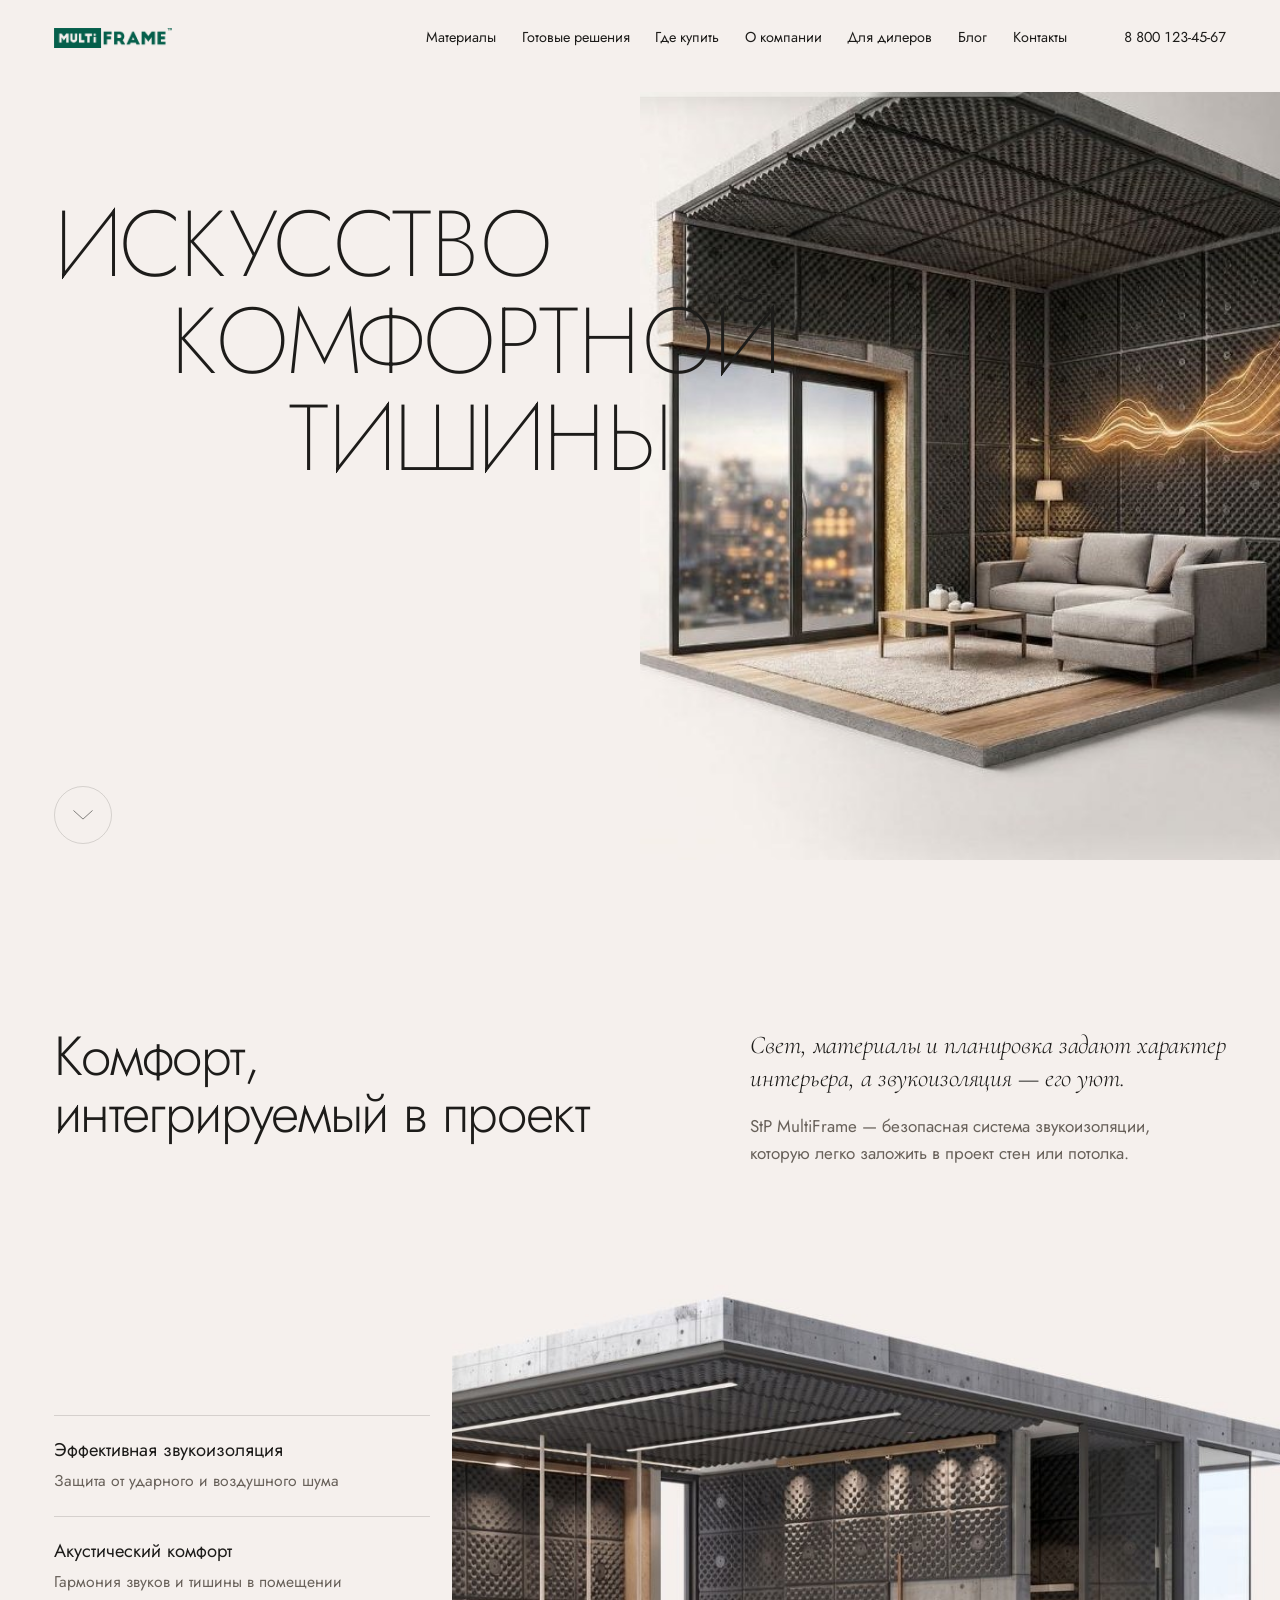
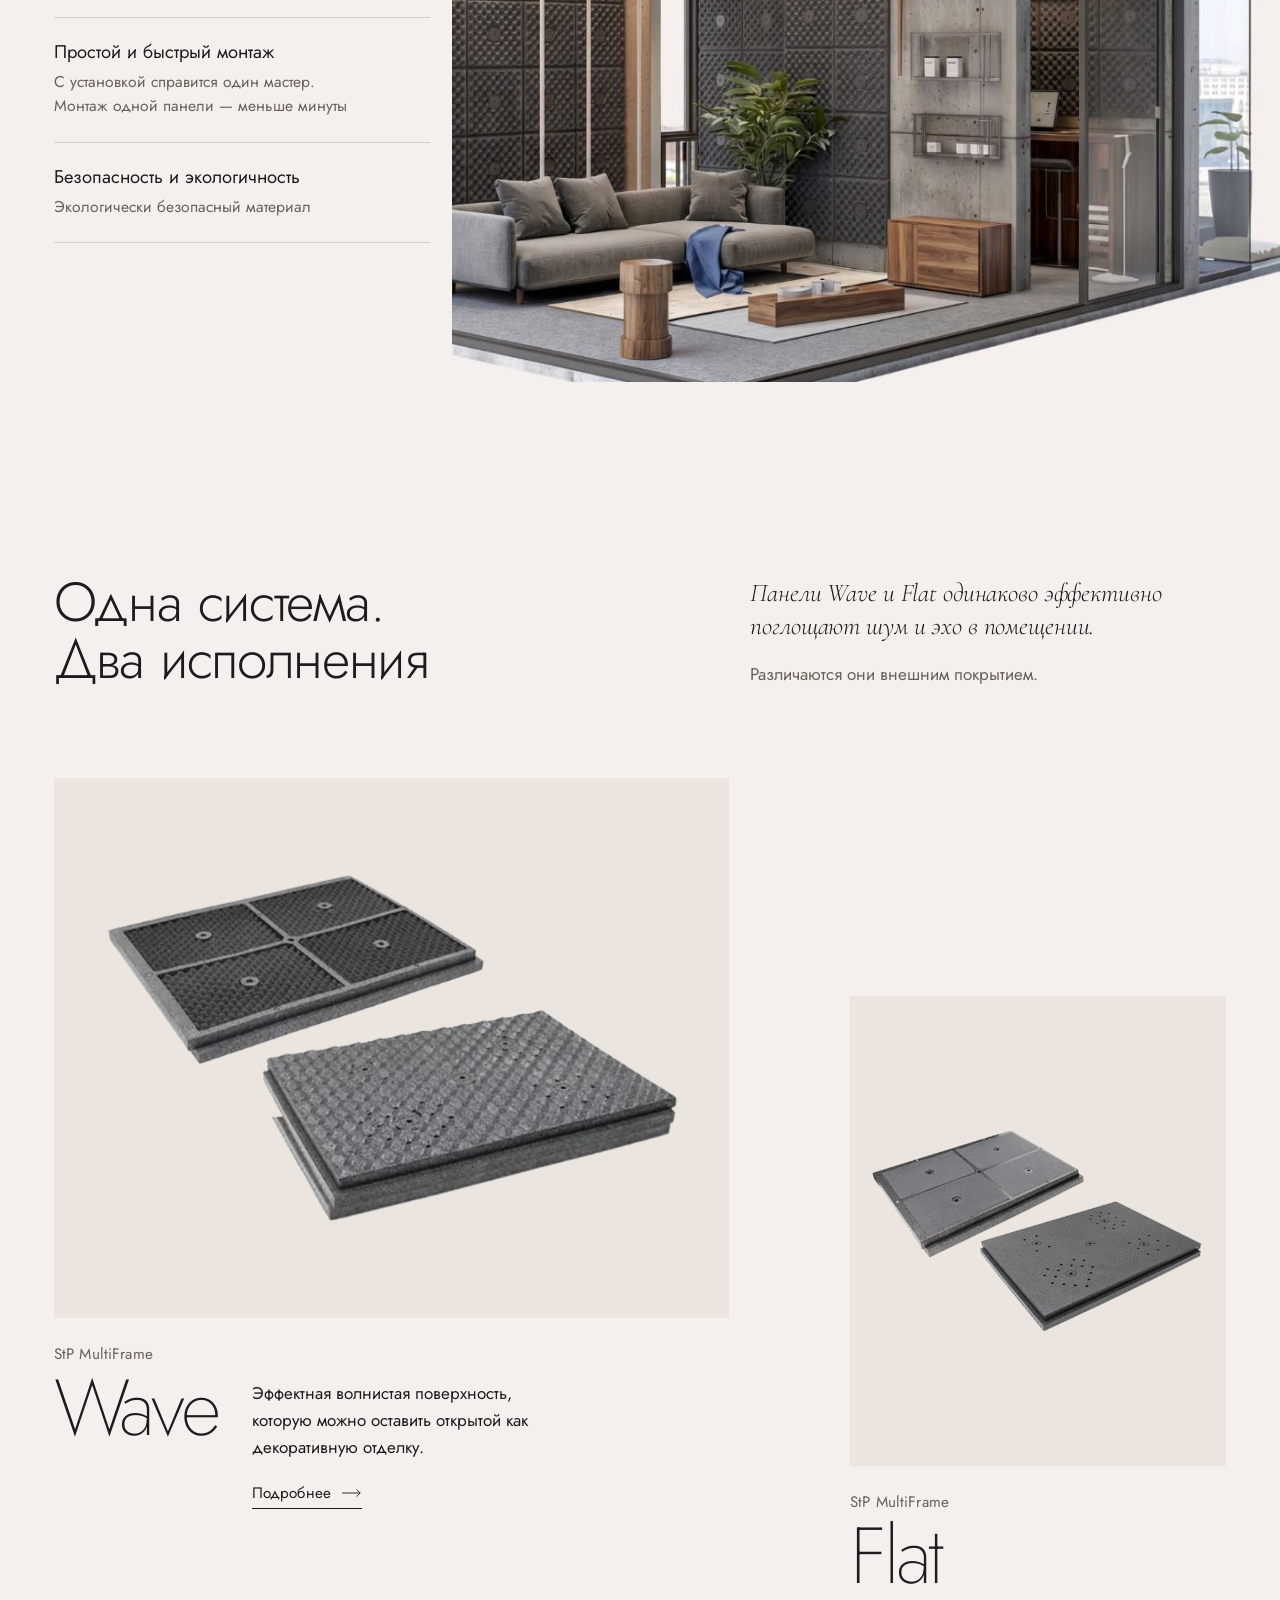
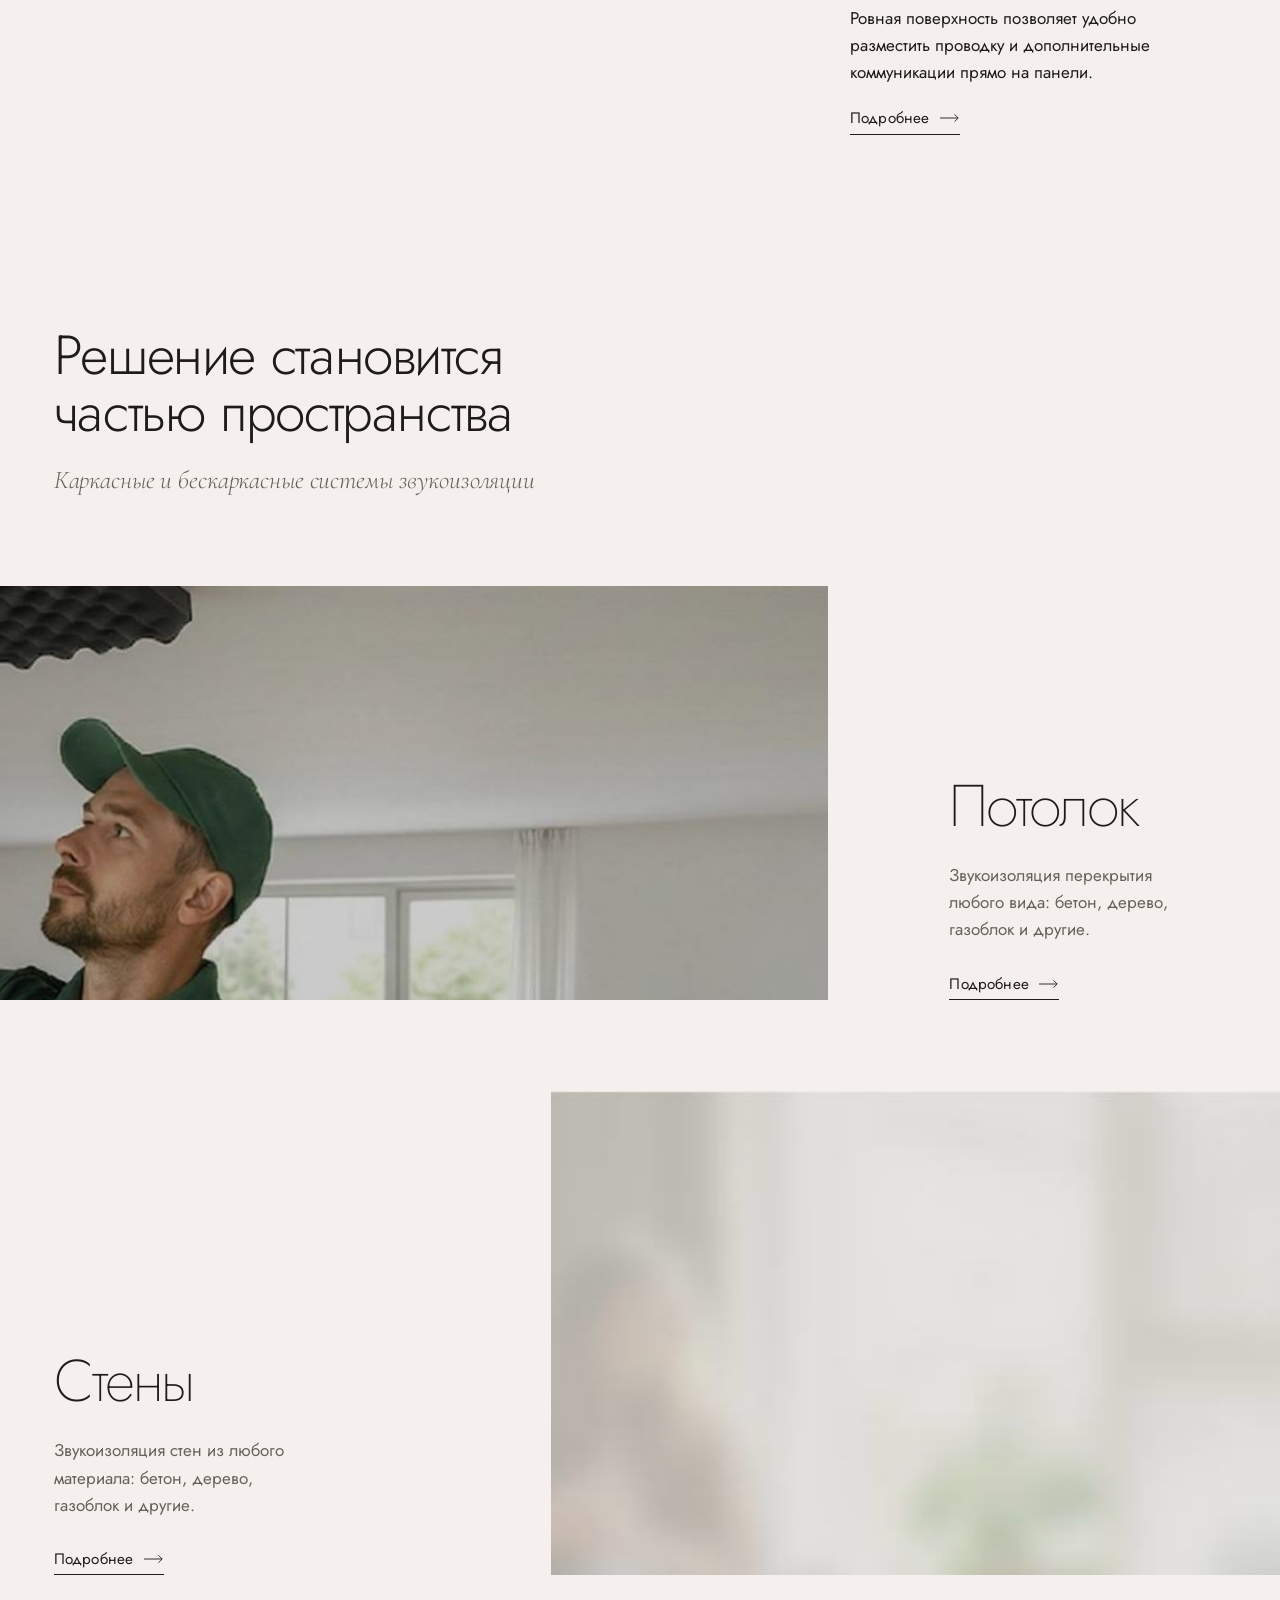
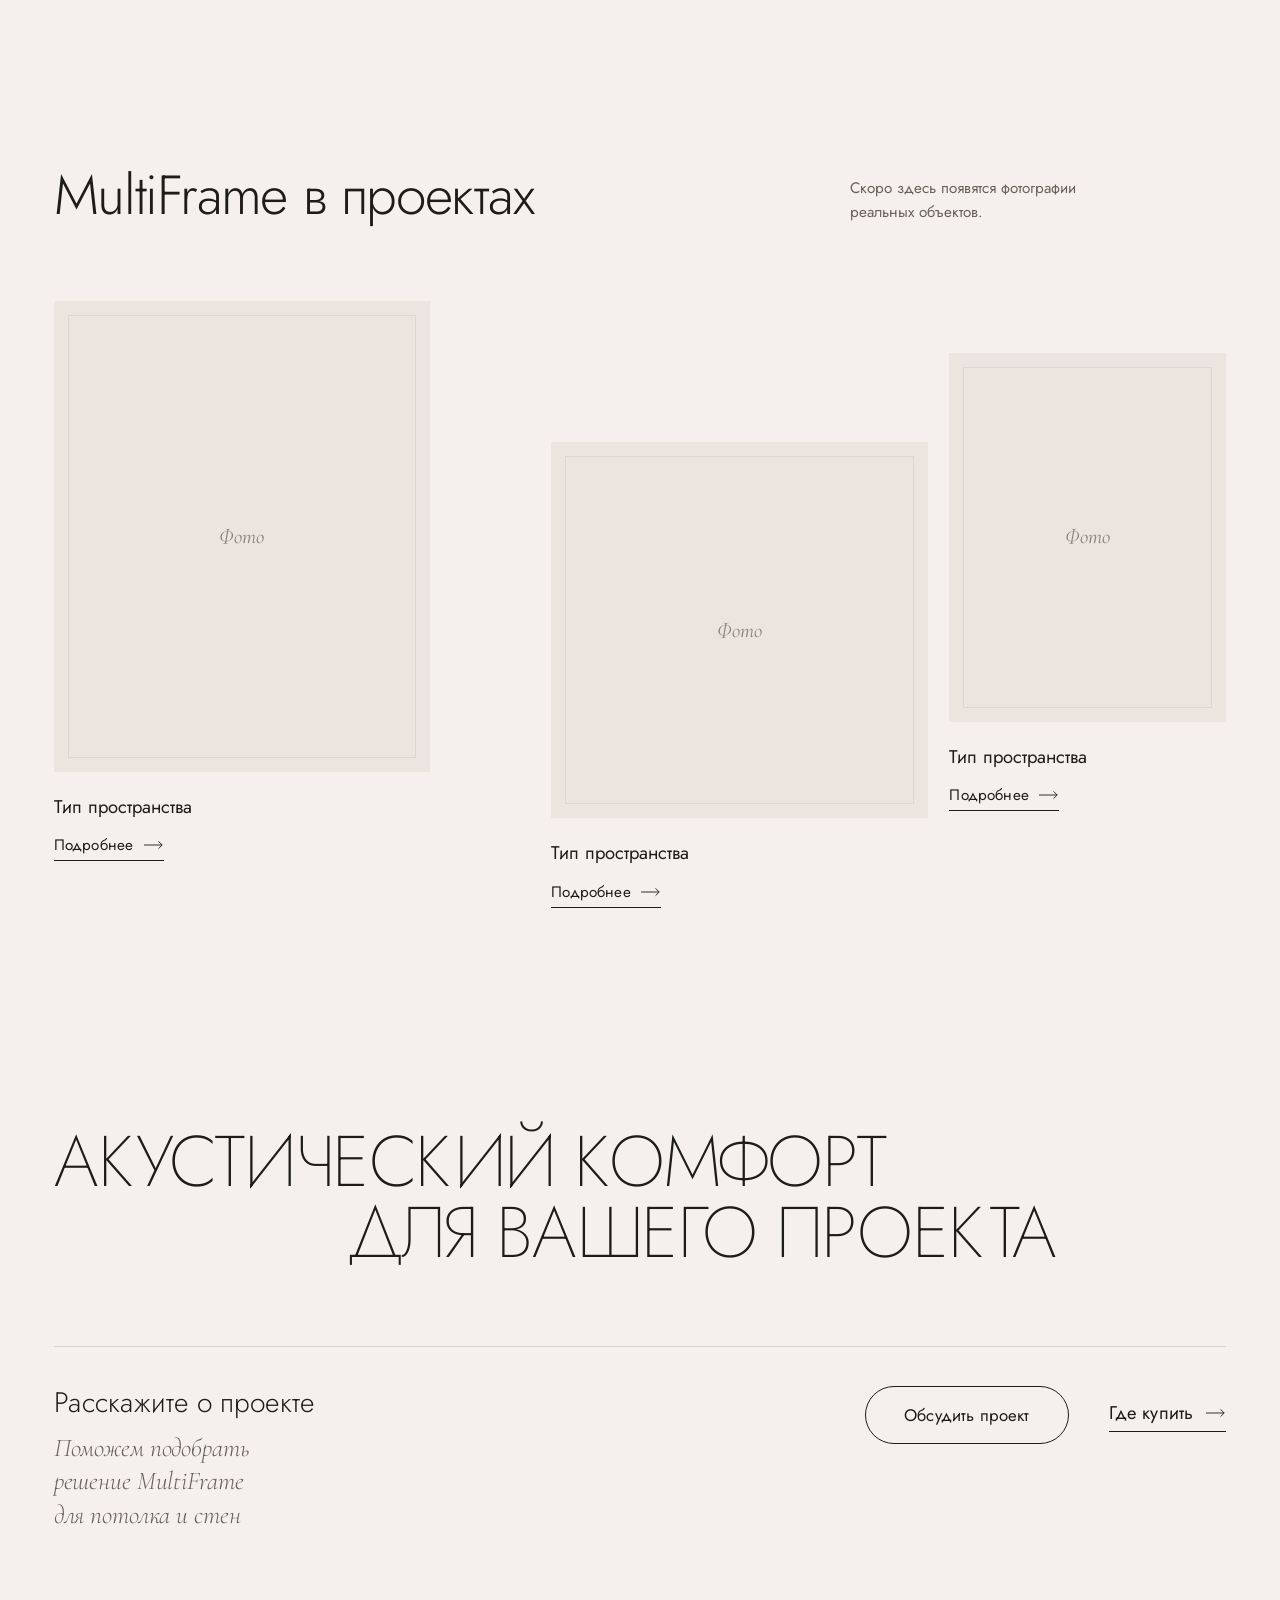
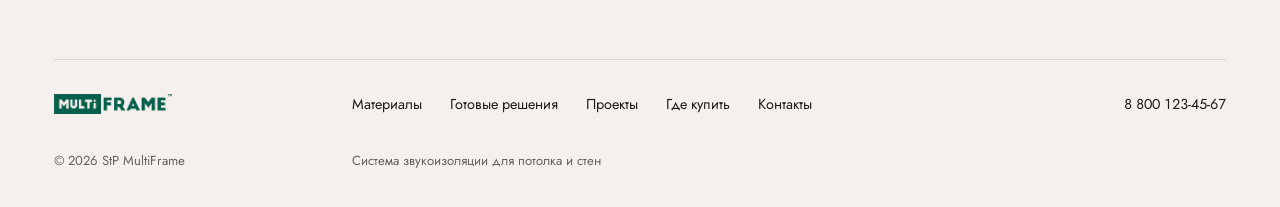
==== site/v3/index.html @ efc413ed "Третья версия лендинга: /v3/, спокойная редакционная вёрстка" ====
<!doctype html>
<html lang="ru">
<head>
<meta charset="utf-8">
<meta name="viewport" content="width=device-width, initial-scale=1">
<title>StP&nbsp;MultiFrame — искусство комфортной тишины</title>
<meta name="description" content="StP MultiFrame — безопасная система звукоизоляции, которую легко заложить в проект стен или потолка. Панели Wave и Flat.">
<meta name="theme-color" content="#f5f0ed">
<link rel="preload" href="assets/fonts/jost-cyrillic-200-normal.woff2" as="font" type="font/woff2" crossorigin>
<link rel="preload" href="assets/img/hero.jpg" as="image">
<link rel="stylesheet" href="assets/style.css">
<script>document.documentElement.classList.add("js")</script>
</head>
<body class="is-loading">
<a class="skip" href="#main">Перейти к содержанию</a>

<header class="bar" id="top">
  <a class="bar__logo" href="#top" aria-label="StP MultiFrame — наверх"><img src="assets/img/logo.png" alt="MultiFrame" width="130" height="22"></a>
  <nav class="bar__nav" id="nav" aria-label="Основное меню">
    <a href="#materials">Материалы</a>
    <a href="#solutions">Готовые решения</a>
    <a href="#contact">Где купить</a>
    <a href="#about">О компании</a>
    <a href="#contact">Для дилеров</a>
    <a href="#projects">Блог</a>
    <a href="#contact">Контакты</a>
  </nav>
  <a class="bar__phone" href="tel:88001234567">8 800 123-45-67</a>
  <button class="bar__menu" type="button" aria-expanded="false" aria-controls="nav"><span class="bar__menu-txt">Меню</span></button>
</header>

<main id="main">

<!-- Первый экран -->
<section class="hero">
  <h1 class="hero__title" aria-label="Искусство комфортной тишины">
    <span class="ln ln--1"><span>Искусство</span></span>
    <span class="ln ln--2"><span>комфортной</span></span>
    <span class="ln ln--3"><span>тишины</span></span>
  </h1>
  <figure class="hero__media">
    <div class="hero__img"><img src="assets/img/hero.jpg" alt="Гостиная в разрезе: потолок и стены покрыты панелями StP MultiFrame" width="607" height="654"></div>
  </figure>
  <a class="hero__down" href="#about" aria-label="Листать вниз">
    <svg viewBox="0 0 44 22" aria-hidden="true"><path d="M1 1l21 19L43 1"/></svg>
  </a>
</section>

<!-- Комфорт -->
<section class="about" id="about">
  <div class="g">
    <h2 class="h2 about__h" data-r>Комфорт, интегрируемый в&nbsp;проект</h2>
    <div class="about__lead" data-r>
      <p class="serif">Свет, материалы и&nbsp;планировка задают характер интерьера, а&nbsp;звукоизоляция&nbsp;— его уют.</p>
      <p class="about__sub">StP&nbsp;MultiFrame&nbsp;— безопасная система звукоизоляции, которую легко заложить в&nbsp;проект стен или потолка.</p>
    </div>
  </div>
  <div class="g about__body">
    <dl class="facts">
      <div class="fact" data-r><dt>Эффективная звукоизоляция</dt><dd>Защита от&nbsp;ударного и&nbsp;воздушного шума</dd></div>
      <div class="fact" data-r><dt>Акустический комфорт</dt><dd>Гармония звуков и&nbsp;тишины в&nbsp;помещении</dd></div>
      <div class="fact" data-r><dt>Простой и&nbsp;быстрый монтаж</dt><dd>С&nbsp;установкой справится один мастер. Монтаж одной панели&nbsp;— меньше минуты</dd></div>
      <div class="fact" data-r><dt>Безопасность и&nbsp;экологичность</dt><dd>Экологически безопасный материал</dd></div>
    </dl>
    <figure class="about__media" data-r>
      <img class="px" src="assets/img/cutaway.jpg" alt="Интерьер в разрезе со звукоизоляцией StP MultiFrame на стенах и потолке" width="956" height="814" loading="lazy">
    </figure>
  </div>
</section>

<!-- Материалы -->
<section class="materials" id="materials">
  <div class="g">
    <h2 class="h2 materials__h" data-r>Одна система.<br>Два исполнения</h2>
    <div class="materials__lead" data-r>
      <p class="serif">Панели Wave и&nbsp;Flat одинаково эффективно поглощают шум и&nbsp;эхо в&nbsp;помещении.</p>
      <p class="about__sub">Различаются они внешним покрытием.</p>
    </div>
  </div>
  <div class="g pair">
    <article class="item item--wave" data-r>
      <a class="item__media zoom" href="#contact" tabindex="-1" aria-hidden="true"><img src="assets/img/wave.webp" alt="" width="1100" height="666" loading="lazy"></a>
      <div class="item__body">
        <h3 class="item__name"><span>StP&nbsp;MultiFrame</span> Wave</h3>
        <p class="item__text">Эффектная волнистая поверхность, которую можно оставить открытой как декоративную отделку.</p>
        <a class="link" href="#contact">Подробнее<svg viewBox="0 0 22 10" aria-hidden="true"><path d="M0 5h20M16 1l4 4-4 4"/></svg></a>
      </div>
    </article>
    <article class="item item--flat" data-r>
      <a class="item__media zoom" href="#contact" tabindex="-1" aria-hidden="true"><img src="assets/img/flat.webp" alt="" width="1100" height="668" loading="lazy"></a>
      <div class="item__body">
        <h3 class="item__name"><span>StP&nbsp;MultiFrame</span> Flat</h3>
        <p class="item__text">Ровная поверхность позволяет удобно разместить проводку и&nbsp;дополнительные коммуникации прямо на&nbsp;панели.</p>
        <a class="link" href="#contact">Подробнее<svg viewBox="0 0 22 10" aria-hidden="true"><path d="M0 5h20M16 1l4 4-4 4"/></svg></a>
      </div>
    </article>
  </div>
</section>

<!-- Решения -->
<section class="solutions" id="solutions">
  <div class="g">
    <h2 class="h2 solutions__h" data-r>Решение становится частью пространства</h2>
    <p class="serif solutions__lead" data-r>Каркасные и&nbsp;бескаркасные системы звукоизоляции</p>
  </div>
  <article class="g sol sol--ceil">
    <a class="sol__media zoom" href="#contact" tabindex="-1" aria-hidden="true" data-r><img class="px" src="assets/img/ceiling.jpg" alt="" width="950" height="450" loading="lazy"></a>
    <div class="sol__body" data-r>
      <h3 class="sol__name">Потолок</h3>
      <p>Звукоизоляция перекрытия любого вида: бетон, дерево, газоблок и&nbsp;другие.</p>
      <a class="link" href="#contact">Подробнее<svg viewBox="0 0 22 10" aria-hidden="true"><path d="M0 5h20M16 1l4 4-4 4"/></svg></a>
    </div>
  </article>
  <article class="g sol sol--wall">
    <div class="sol__body" data-r>
      <h3 class="sol__name">Стены</h3>
      <p>Звукоизоляция стен из&nbsp;любого материала: бетон, дерево, газоблок и&nbsp;другие.</p>
      <a class="link" href="#contact">Подробнее<svg viewBox="0 0 22 10" aria-hidden="true"><path d="M0 5h20M16 1l4 4-4 4"/></svg></a>
    </div>
    <a class="sol__media zoom" href="#contact" tabindex="-1" aria-hidden="true" data-r><img class="px" src="assets/img/walls.jpg" alt="" width="951" height="380" loading="lazy"></a>
  </article>
</section>

<!-- Проекты -->
<section class="projects" id="projects">
  <div class="g projects__head">
    <h2 class="h2 projects__h" data-r>MultiFrame в&nbsp;проектах</h2>
    <p class="projects__note" data-r>Скоро здесь появятся фотографии реальных объектов.</p>
  </div>
  <div class="g strip">
    <article class="proj proj--a" data-r>
      <div class="proj__ph"><span>Фото</span></div>
      <h3>Тип пространства</h3>
      <a class="link" href="#contact">Подробнее<svg viewBox="0 0 22 10" aria-hidden="true"><path d="M0 5h20M16 1l4 4-4 4"/></svg></a>
    </article>
    <article class="proj proj--b" data-r>
      <div class="proj__ph"><span>Фото</span></div>
      <h3>Тип пространства</h3>
      <a class="link" href="#contact">Подробнее<svg viewBox="0 0 22 10" aria-hidden="true"><path d="M0 5h20M16 1l4 4-4 4"/></svg></a>
    </article>
    <article class="proj proj--c" data-r>
      <div class="proj__ph"><span>Фото</span></div>
      <h3>Тип пространства</h3>
      <a class="link" href="#contact">Подробнее<svg viewBox="0 0 22 10" aria-hidden="true"><path d="M0 5h20M16 1l4 4-4 4"/></svg></a>
    </article>
  </div>
</section>

<!-- Контакт -->
<section class="contact" id="contact">
  <h2 class="contact__h" data-r>
    <span class="cl cl--1">Акустический комфорт</span>
    <span class="cl cl--2">для&nbsp;вашего проекта</span>
  </h2>
  <div class="g contact__row">
    <div class="contact__text" data-r>
      <p class="contact__big">Расскажите о&nbsp;проекте</p>
      <p class="serif">Поможем подобрать решение MultiFrame для&nbsp;потолка и&nbsp;стен</p>
    </div>
    <div class="contact__actions" data-r>
      <a class="btn" href="tel:88001234567">Обсудить проект</a>
      <a class="link link--lg" href="#contact">Где купить<svg viewBox="0 0 22 10" aria-hidden="true"><path d="M0 5h20M16 1l4 4-4 4"/></svg></a>
    </div>
  </div>
</section>

</main>

<footer class="foot">
  <div class="g foot__row">
    <a class="foot__logo" href="#top"><img src="assets/img/logo.png" alt="MultiFrame" width="130" height="22" loading="lazy"></a>
    <nav class="foot__nav" aria-label="Нижнее меню">
      <a href="#materials">Материалы</a>
      <a href="#solutions">Готовые решения</a>
      <a href="#projects">Проекты</a>
      <a href="#contact">Где купить</a>
      <a href="#contact">Контакты</a>
    </nav>
    <a class="foot__phone" href="tel:88001234567">8 800 123-45-67</a>
  </div>
  <p class="g foot__copy"><span>© 2026 StP&nbsp;MultiFrame</span><span>Система звукоизоляции для&nbsp;потолка и&nbsp;стен</span></p>
</footer>

<script src="assets/main.js" defer></script>
</body>
</html>
---- site/v3/assets/style.css ----
@font-face{font-family:"Jost";font-weight:200;font-display:swap;src:url(fonts/jost-cyrillic-200-normal.woff2) format("woff2");unicode-range:U+0301,U+0400-045F,U+0490-0491,U+04B0-04B1,U+2116}
@font-face{font-family:"Jost";font-weight:200;font-display:swap;src:url(fonts/jost-latin-200-normal.woff2) format("woff2");unicode-range:U+0000-00FF,U+2000-206F,U+20AC,U+2122,U+2190-2199}
@font-face{font-family:"Jost";font-weight:300;font-display:swap;src:url(fonts/jost-cyrillic-300-normal.woff2) format("woff2");unicode-range:U+0301,U+0400-045F,U+0490-0491,U+04B0-04B1,U+2116}
@font-face{font-family:"Jost";font-weight:300;font-display:swap;src:url(fonts/jost-latin-300-normal.woff2) format("woff2");unicode-range:U+0000-00FF,U+2000-206F,U+20AC,U+2122,U+2190-2199}
@font-face{font-family:"Jost";font-weight:400;font-display:swap;src:url(fonts/jost-cyrillic-400-normal.woff2) format("woff2");unicode-range:U+0301,U+0400-045F,U+0490-0491,U+04B0-04B1,U+2116}
@font-face{font-family:"Jost";font-weight:400;font-display:swap;src:url(fonts/jost-latin-400-normal.woff2) format("woff2");unicode-range:U+0000-00FF,U+2000-206F,U+20AC,U+2122,U+2190-2199}
@font-face{font-family:"Jost";font-weight:500;font-display:swap;src:url(fonts/jost-cyrillic-500-normal.woff2) format("woff2");unicode-range:U+0301,U+0400-045F,U+0490-0491,U+04B0-04B1,U+2116}
@font-face{font-family:"Jost";font-weight:500;font-display:swap;src:url(fonts/jost-latin-500-normal.woff2) format("woff2");unicode-range:U+0000-00FF,U+2000-206F,U+20AC,U+2122,U+2190-2199}
@font-face{font-family:"Cormorant";font-weight:300;font-style:italic;font-display:swap;src:url(fonts/cormorant-garamond-cyrillic-300-italic.woff2) format("woff2");unicode-range:U+0301,U+0400-045F,U+0490-0491,U+04B0-04B1,U+2116}
@font-face{font-family:"Cormorant";font-weight:300;font-style:italic;font-display:swap;src:url(fonts/cormorant-garamond-latin-300-italic.woff2) format("woff2");unicode-range:U+0000-00FF,U+2000-206F,U+20AC,U+2122,U+2190-2199}
@font-face{font-family:"Cormorant";font-weight:400;font-style:italic;font-display:swap;src:url(fonts/cormorant-garamond-cyrillic-400-italic.woff2) format("woff2");unicode-range:U+0301,U+0400-045F,U+0490-0491,U+04B0-04B1,U+2116}
@font-face{font-family:"Cormorant";font-weight:400;font-style:italic;font-display:swap;src:url(fonts/cormorant-garamond-latin-400-italic.woff2) format("woff2");unicode-range:U+0000-00FF,U+2000-206F,U+20AC,U+2122,U+2190-2199}

:root{
  --bg:#f5f0ed; --well:#ece5df; --ink:#1d1c1a; --muted:#68615a; --line:rgba(29,28,26,.15);
  --green:#02634f;
  --m:clamp(20px,4.2vw,64px); --gap:clamp(14px,1.7vw,28px);
  --out:cubic-bezier(.16,1,.3,1); --io:cubic-bezier(.33,0,.15,1);
  --sans:"Jost",system-ui,sans-serif; --serif:"Cormorant",Georgia,serif;
}
*,*::before,*::after{box-sizing:border-box}
html{-webkit-text-size-adjust:100%;scroll-behavior:smooth;scrollbar-color:#c9bfb6 var(--bg);scrollbar-width:thin}
body{margin:0;background:var(--bg);color:var(--ink);font:400 17px/1.6 var(--sans);-webkit-font-smoothing:antialiased;text-rendering:optimizeLegibility;caret-color:var(--green);overflow-x:hidden}
::selection{background:var(--green);color:#f5f0ed}
img{display:block;max-width:100%;height:auto}
a{color:inherit;text-decoration:none}
h1,h2,h3,p,dl,dd,figure{margin:0}
:focus-visible{outline:1px solid var(--green);outline-offset:4px}
.skip{position:absolute;left:-999px;top:8px;background:var(--ink);color:var(--bg);padding:8px 14px;z-index:99}
.skip:focus{left:8px}

.g{display:grid;grid-template-columns:repeat(12,minmax(0,1fr));column-gap:var(--gap);padding:0 var(--m)}
.h2{font-weight:300;font-size:clamp(2.1rem,4.3vw,4.1rem);line-height:1.04;letter-spacing:-.025em;text-wrap:balance}
.serif{font-family:var(--serif);font-style:italic;font-weight:300;font-size:clamp(1.45rem,2vw,1.9rem);line-height:1.3;letter-spacing:-.005em;text-wrap:pretty}
.about__sub{margin-top:1.1em;color:var(--muted);max-width:40ch;text-wrap:pretty}

/* ссылки и кнопка */
.link{display:inline-flex;align-items:center;gap:.7em;font-size:.95rem;letter-spacing:.01em;padding-bottom:4px;background:linear-gradient(currentColor,currentColor) 0 100%/100% 1px no-repeat;transition:color .4s,background-size .6s var(--out)}
.link svg{width:20px;height:10px;fill:none;stroke:currentColor;stroke-width:1;transition:transform .6s var(--out)}
.link:hover{color:var(--green)}
.link:hover svg{transform:translateX(5px)}
.link--lg{font-size:1.15rem}
.btn{display:inline-flex;align-items:center;justify-content:center;min-height:58px;padding:0 38px;border:1px solid var(--ink);border-radius:999px;font-size:1.05rem;letter-spacing:.01em;transition:background .5s var(--out),color .5s,border-color .5s}
.btn:hover{background:var(--green);border-color:var(--green);color:var(--bg)}

/* шапка */
.bar{position:fixed;inset:0 0 auto;z-index:20;display:flex;align-items:center;gap:32px;height:76px;padding:0 var(--m);transition:background .5s,box-shadow .5s,transform .6s var(--out)}
.bar.is-solid{background:rgba(245,240,237,.96);box-shadow:0 1px 0 var(--line)}
.bar.is-hidden{transform:translateY(-100%)}
.bar__logo img{width:118px}
.bar__nav{display:flex;gap:clamp(16px,2vw,30px);margin-left:auto;font-size:.9rem}
.bar__nav a{position:relative;padding:4px 0}
.bar__nav a::after{content:"";position:absolute;left:0;right:0;bottom:0;height:1px;background:var(--green);transform:scaleX(0);transform-origin:right;transition:transform .5s var(--out)}
.bar__nav a:hover::after{transform:scaleX(1);transform-origin:left}
.bar__phone{font-size:.9rem;font-variant-numeric:tabular-nums;white-space:nowrap;margin-left:clamp(8px,2vw,40px)}
.bar__menu{display:none}

/* первый экран */
.hero{position:relative;min-height:max(100svh,700px);padding:0 var(--m)}
.hero__title{position:relative;z-index:2;padding-top:clamp(150px,22vh,230px);font-weight:200;text-transform:uppercase;font-size:clamp(3rem,7.3vw,7rem);line-height:.98;letter-spacing:-.035em}
.ln{display:block;overflow:hidden;padding-bottom:.06em}
.ln>span{display:inline-block}
.ln--2{padding-left:calc((100vw - 2*var(--m)) / 12 * 1.2)}
.ln--3{padding-left:calc((100vw - 2*var(--m)) / 12 * 2.4)}
.hero__media{position:absolute;top:92px;right:0;width:50vw;height:calc(100% - 132px);overflow:hidden}
.hero__img{height:100%}
.hero__img img{width:100%;height:100%;object-fit:cover;object-position:left bottom}
.hero__down{position:absolute;left:var(--m);bottom:56px;display:grid;place-items:center;width:58px;height:58px;border:1px solid var(--line);border-radius:50%;transition:border-color .4s}
.hero__down svg{width:20px;height:10px;fill:none;stroke:var(--ink);stroke-width:1.2;animation:nudge 2.6s var(--io) infinite}
.hero__down:hover{border-color:var(--green)}
@keyframes nudge{0%,100%{transform:translateY(-2px)}50%{transform:translateY(3px)}}

/* комфорт */
.about{padding-top:clamp(90px,10vw,160px)}
.about__h{grid-column:1/8}
.about__lead{grid-column:8/13;align-self:end;padding-bottom:.4em}
.about__body{margin-top:clamp(64px,8vw,120px);align-items:end}
.facts{grid-column:1/5;align-self:center}
.fact{padding:22px 0 24px;border-top:1px solid var(--line)}
.fact:last-child{border-bottom:1px solid var(--line)}
.fact dt{font-size:1.15rem;line-height:1.3;margin-bottom:.35em}
.fact dd{color:var(--muted);font-size:.98rem;line-height:1.5;max-width:34ch}
.about__media{grid-column:5/-1;margin-right:calc(-1 * var(--m));overflow:hidden}

/* материалы */
.materials{padding-top:clamp(120px,15vw,240px)}
.materials__h{grid-column:1/7}
.materials__lead{grid-column:8/13;align-self:end}
.pair{margin-top:clamp(56px,7vw,110px);align-items:start}
.item--wave{grid-column:1/8}
.item--flat{grid-column:9/13;margin-top:clamp(120px,17vw,280px)}
.item__media{display:block;background:var(--well);aspect-ratio:5/4;overflow:hidden;padding:7%}
.item--flat .item__media{aspect-ratio:4/5;padding:12% 6%}
.item__media img{width:100%;height:100%;object-fit:contain}
.item__body{display:grid;grid-template-columns:auto 1fr;column-gap:var(--gap);margin-top:26px}
.item__name{grid-row:1/4;font-weight:200;font-size:clamp(3rem,6.2vw,6rem);line-height:.86;letter-spacing:-.04em;padding-right:.15em}
.item__name span{display:block;font-weight:400;font-size:.95rem;letter-spacing:.01em;line-height:1.4;margin-bottom:.6em;color:var(--muted)}
.item__text{max-width:34ch;padding-top:2.1em;text-wrap:pretty}
.item .link{justify-self:start;margin-top:20px}
.item--flat .item__body{grid-template-columns:1fr}
.item--flat .item__name{grid-row:auto}
.item--flat .item__text{padding-top:14px}

.zoom img{transition:transform 1.4s var(--out)}
.zoom:hover img{transform:scale(1.04)}
.zoom .px{transition:none}

/* решения */
.solutions{padding-top:clamp(120px,15vw,240px)}
.solutions__h{grid-column:1/9}
.solutions__lead{grid-column:1/7;margin-top:22px;color:var(--muted)}
.sol{margin-top:clamp(56px,7vw,110px);align-items:end}
.sol__media{display:block;overflow:hidden;background:var(--well)}
.sol__media img{width:100%;height:118%;object-fit:cover}
.sol--ceil .sol__media{grid-column:1/9;margin-left:calc(-1 * var(--m));aspect-ratio:2/1}
.sol--ceil .sol__body{grid-column:10/13}
.sol--wall .sol__body{grid-column:1/5;grid-row:1}
.sol--wall .sol__media{grid-column:6/-1;margin-right:calc(-1 * var(--m));aspect-ratio:3/2}
.sol--wall .sol__media img{filter:saturate(.85)}
.sol__name{font-weight:200;font-size:clamp(2.6rem,4.6vw,4.4rem);line-height:1;letter-spacing:-.035em;margin-bottom:.45em}
.sol__body p{max-width:30ch;color:var(--muted);margin-bottom:26px;text-wrap:pretty}

/* проекты */
.projects{padding-top:clamp(120px,15vw,240px)}
.projects__h{grid-column:1/8}
.projects__note{grid-column:9/13;align-self:end;color:var(--muted);font-size:.95rem;max-width:30ch}
.strip{margin-top:clamp(48px,6vw,90px);align-items:start}
.proj h3{font-weight:400;font-size:1.15rem;margin:20px 0 10px}
.proj__ph{position:relative;display:grid;place-items:center;background:var(--well);overflow:hidden}
.proj__ph::before{content:"";position:absolute;inset:14px;border:1px solid rgba(29,28,26,.08)}
.proj__ph span{font-family:var(--serif);font-style:italic;font-size:1.3rem;color:#8b8279}
.proj--a{grid-column:1/5}.proj--a .proj__ph{aspect-ratio:4/5}
.proj--b{grid-column:6/10;margin-top:clamp(80px,11vw,180px)}.proj--b .proj__ph{aspect-ratio:1/1}
.proj--c{grid-column:10/13;margin-top:clamp(30px,4vw,60px)}.proj--c .proj__ph{aspect-ratio:3/4}

/* контакт */
.contact{padding:clamp(140px,17vw,260px) 0 clamp(90px,10vw,150px)}
.contact__h{padding:0 var(--m);font-weight:200;text-transform:uppercase;font-size:clamp(2.4rem,5.6vw,5.6rem);line-height:1;letter-spacing:-.035em}
.cl{display:block}
.cl--2{padding-left:calc((100vw - 2*var(--m)) / 12 * 3)}
.contact__row{margin-top:clamp(56px,6vw,90px);padding-top:40px;position:relative;align-items:start}
.contact__row::before{content:"";position:absolute;top:0;left:var(--m);right:var(--m);height:1px;background:var(--line)}
.contact__text{grid-column:1/6}
.contact__big{font-size:clamp(1.5rem,2.2vw,2rem);font-weight:300;line-height:1.2;margin-bottom:.4em}
.contact__text .serif{color:var(--muted);max-width:26ch}
.contact__actions{grid-column:8/13;display:flex;align-items:center;gap:40px;flex-wrap:wrap;justify-content:flex-end}

/* подвал */
.foot{padding-bottom:36px}
.foot__row{padding-top:34px;padding-bottom:34px;align-items:center;position:relative}
.foot__row::before{content:"";position:absolute;top:0;left:var(--m);right:var(--m);height:1px;background:var(--line)}
.foot__logo{grid-column:1/4}.foot__logo img{width:118px}
.foot__nav{grid-column:4/10;display:flex;flex-wrap:wrap;gap:8px 28px;font-size:.9rem}
.foot__nav a:hover,.foot__phone:hover,.bar__phone:hover{color:var(--green)}
.foot__phone{grid-column:10/13;justify-self:end;font-size:.9rem;font-variant-numeric:tabular-nums}
.foot__copy{font-size:.82rem;color:var(--muted)}
.foot__copy span:first-child{grid-column:1/4}.foot__copy span:last-child{grid-column:4/13}

/* движение */
.js body.is-loading .ln>span{transform:translateY(108%)}
.ln>span{transition:transform 1.3s var(--out)}
.ln--2>span{transition-delay:.12s}.ln--3>span{transition-delay:.24s}
.js body.is-loading .hero__media{clip-path:inset(0 0 100% 0)}
.hero__media{clip-path:inset(0);transition:clip-path 1.6s var(--io) .1s}
.js body.is-loading .hero__img img{transform:scale(1.12)}
.hero__img img{transition:transform 2.4s var(--out) .1s}
.js [data-r]{opacity:0;transform:translateY(18px);transition:opacity 1.1s var(--out),transform 1.1s var(--out)}
.js [data-r].in{opacity:1;transform:none}
.js .fact[data-r]:nth-child(2){transition-delay:.08s}.js .fact[data-r]:nth-child(3){transition-delay:.16s}.js .fact[data-r]:nth-child(4){transition-delay:.24s}
.px{will-change:transform}

@media (prefers-reduced-motion:reduce){
  *,*::before,*::after{transition:none!important;animation:none!important}
  .js [data-r]{opacity:1;transform:none}
  html{scroll-behavior:auto}
}

/* планшет и телефон */
@media (max-width:1100px){
  .bar__nav{gap:14px;font-size:.84rem}
}
@media (max-width:960px){
  body{font-size:16px}
  .bar{height:64px}
  .bar__nav{position:fixed;inset:0;flex-direction:column;justify-content:center;gap:6px;margin:0;padding:0 var(--m);background:var(--bg);font-size:1.9rem;font-weight:300;opacity:0;visibility:hidden;transition:opacity .5s,visibility .5s}
  .bar__nav a{padding:6px 0;align-self:flex-start}
  .bar.is-open .bar__nav{opacity:1;visibility:visible}
  .bar.is-open{background:var(--bg)}
  .bar__phone{margin-left:auto;position:relative;z-index:2}
  .bar__logo{position:relative;z-index:2}
  .bar__menu{display:block;position:relative;z-index:2;background:none;border:0;padding:8px 0;font:inherit;font-size:.9rem;color:var(--ink);cursor:pointer;border-bottom:1px solid var(--ink)}
  .g{grid-template-columns:1fr}
  .g>*{grid-column:1/-1!important}
  .hero{min-height:auto;padding-bottom:40px}
  .hero__title{padding-top:120px;font-size:clamp(2.5rem,11.6vw,4.6rem)}
  .ln--2{padding-left:8vw}.ln--3{padding-left:16vw}
  .hero__media{position:relative;top:auto;width:auto;height:auto;margin:36px calc(-1 * var(--m)) 0 18vw;aspect-ratio:607/654}
  .hero__down{position:static;margin-top:28px}
  .about__lead,.materials__lead{margin-top:28px}
  .about__media{margin:48px calc(-1 * var(--m)) 0}
  .facts{margin-top:8px}
  .item--flat{margin-top:80px}
  .item--flat .item__media{aspect-ratio:5/4;padding:7%}
  .item__body{grid-template-columns:1fr}
  .item__name{grid-row:auto}
  .item__text{padding-top:14px}
  .sol--ceil .sol__media{margin-left:calc(-1 * var(--m))!important}
  .sol .sol__media{margin-right:calc(-1 * var(--m))}
  .sol__body{margin-top:26px}
  .sol--wall .sol__body{grid-row:2}
  .projects__note{margin-top:16px}
  .strip{row-gap:56px}
  .proj--b,.proj--c{margin-top:0}
  .proj--b{margin-left:20%}.proj--c{margin-right:20%}
  .cl--2{padding-left:12vw}
  .contact__h{font-size:clamp(2rem,9.6vw,4rem)}
  .contact__actions{justify-content:flex-start;margin-top:36px;gap:28px}
  .foot__row{row-gap:24px}
  .foot__phone{justify-self:start}
  .foot__copy{row-gap:4px}
}
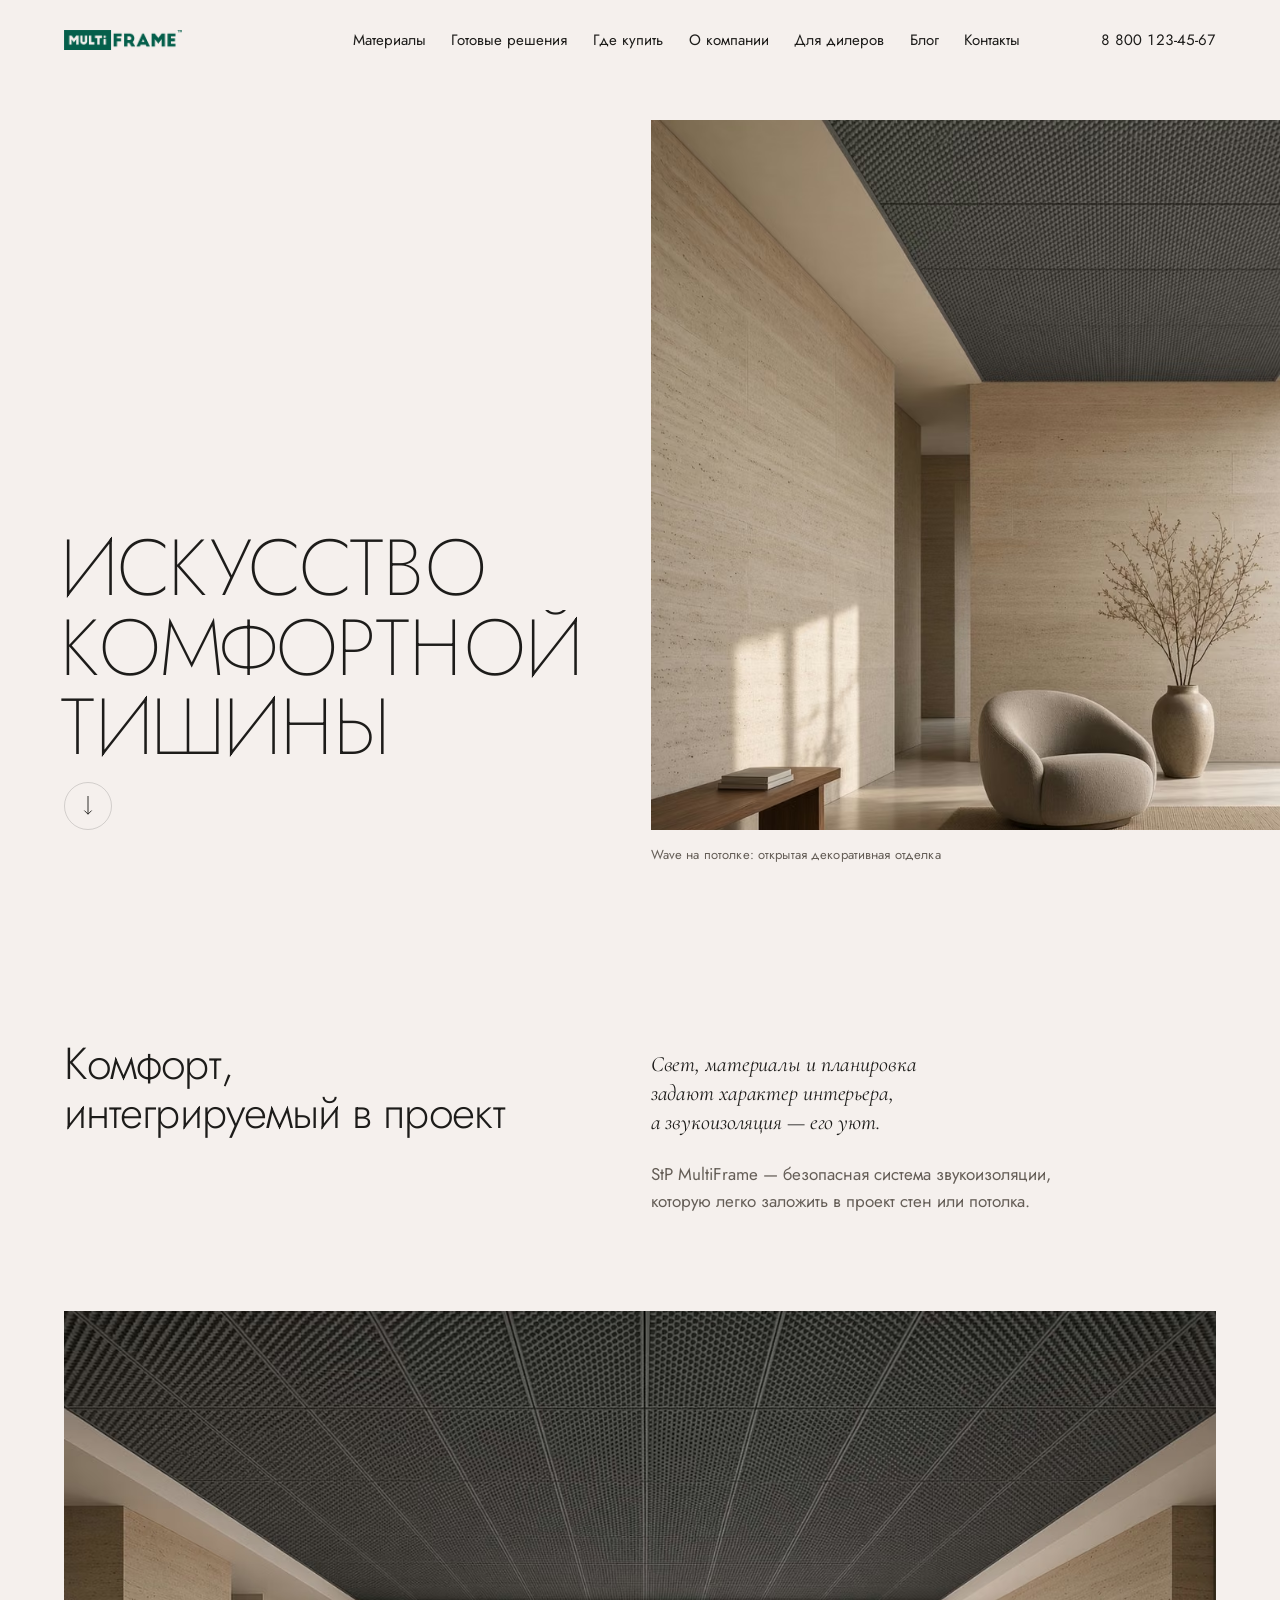
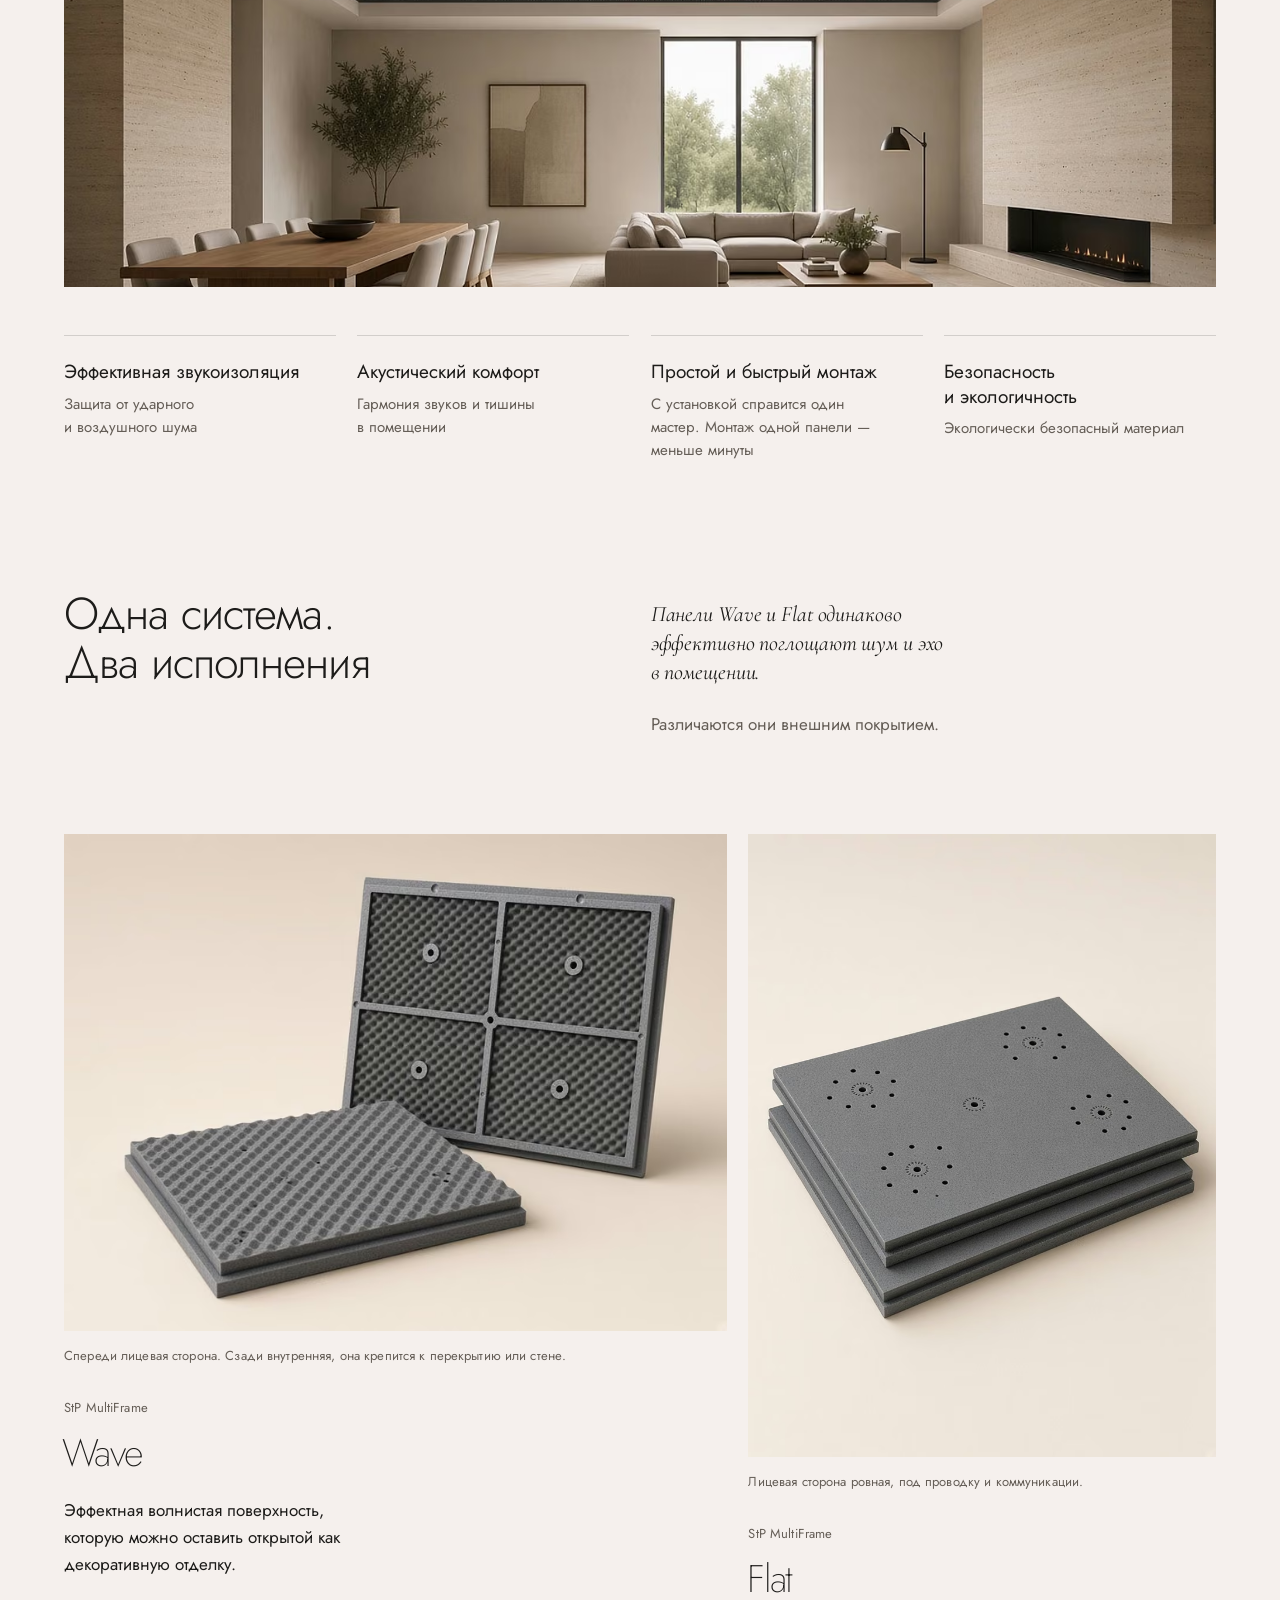
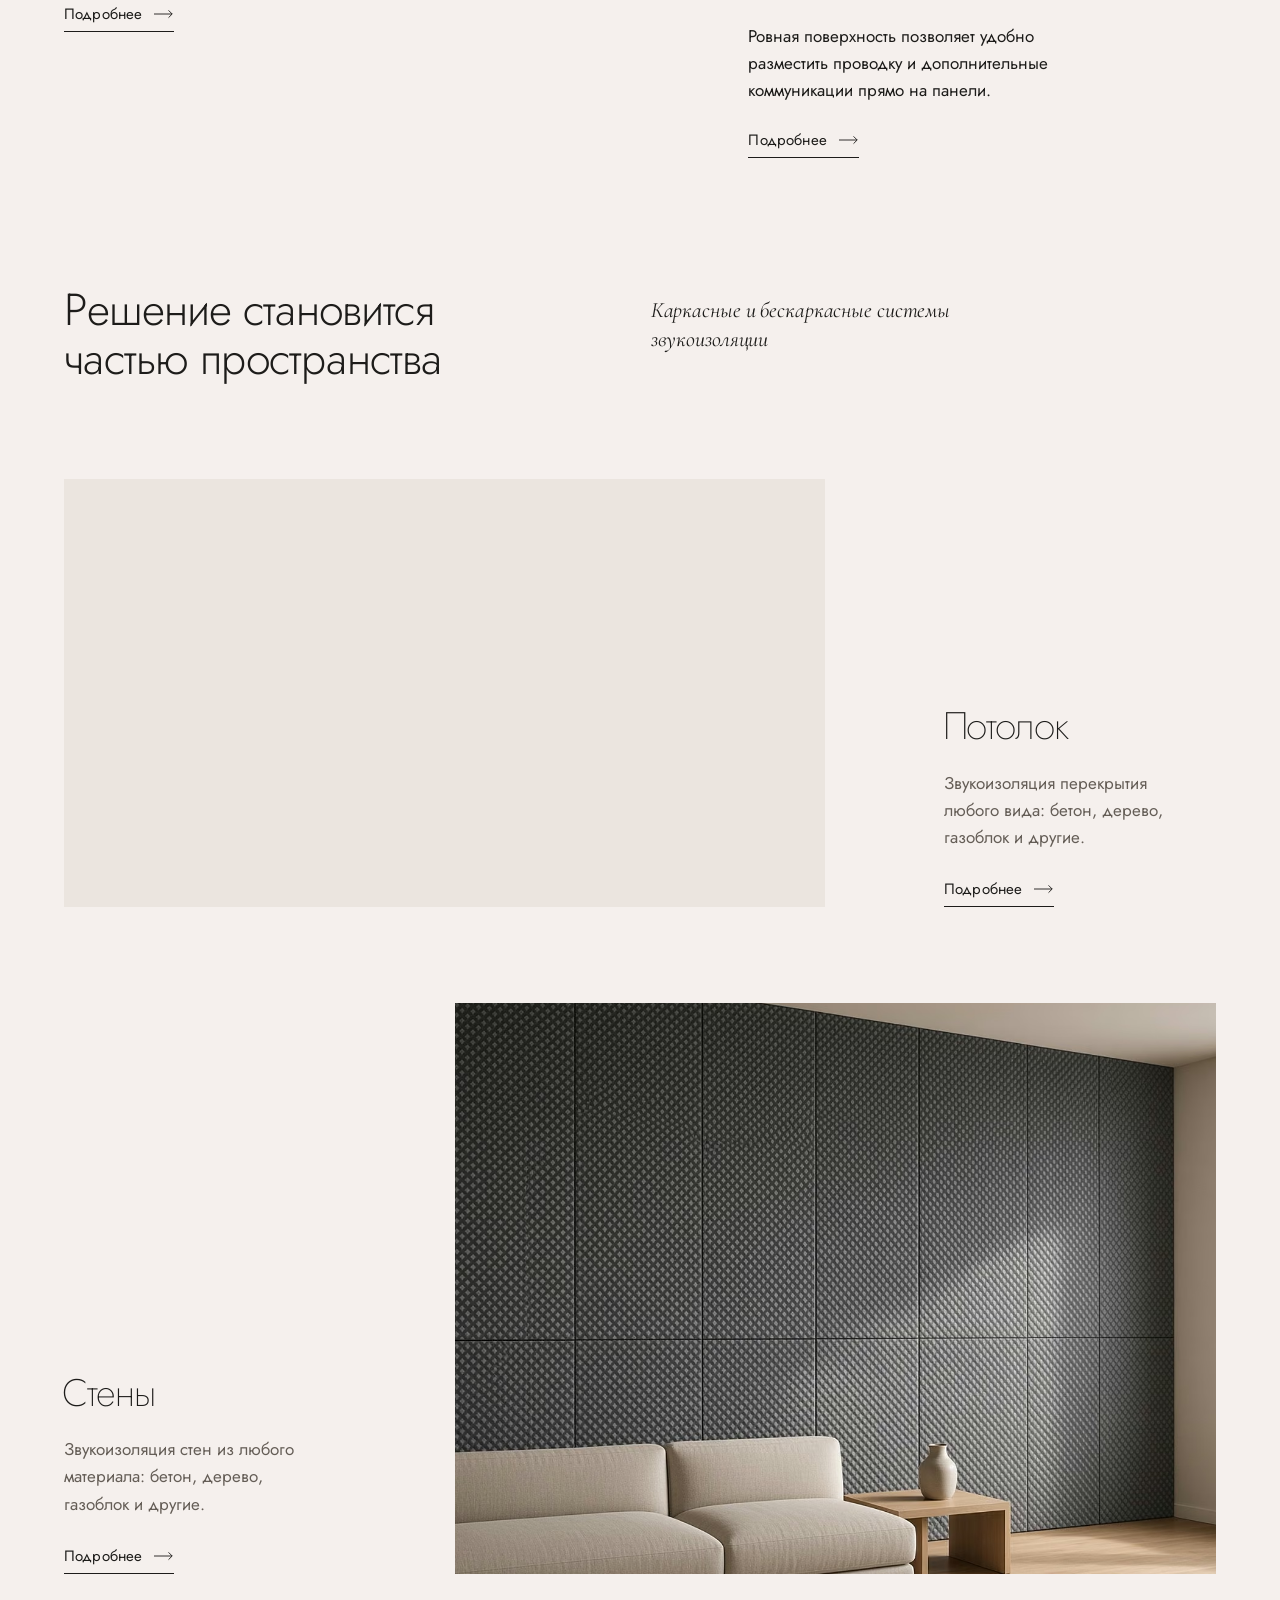
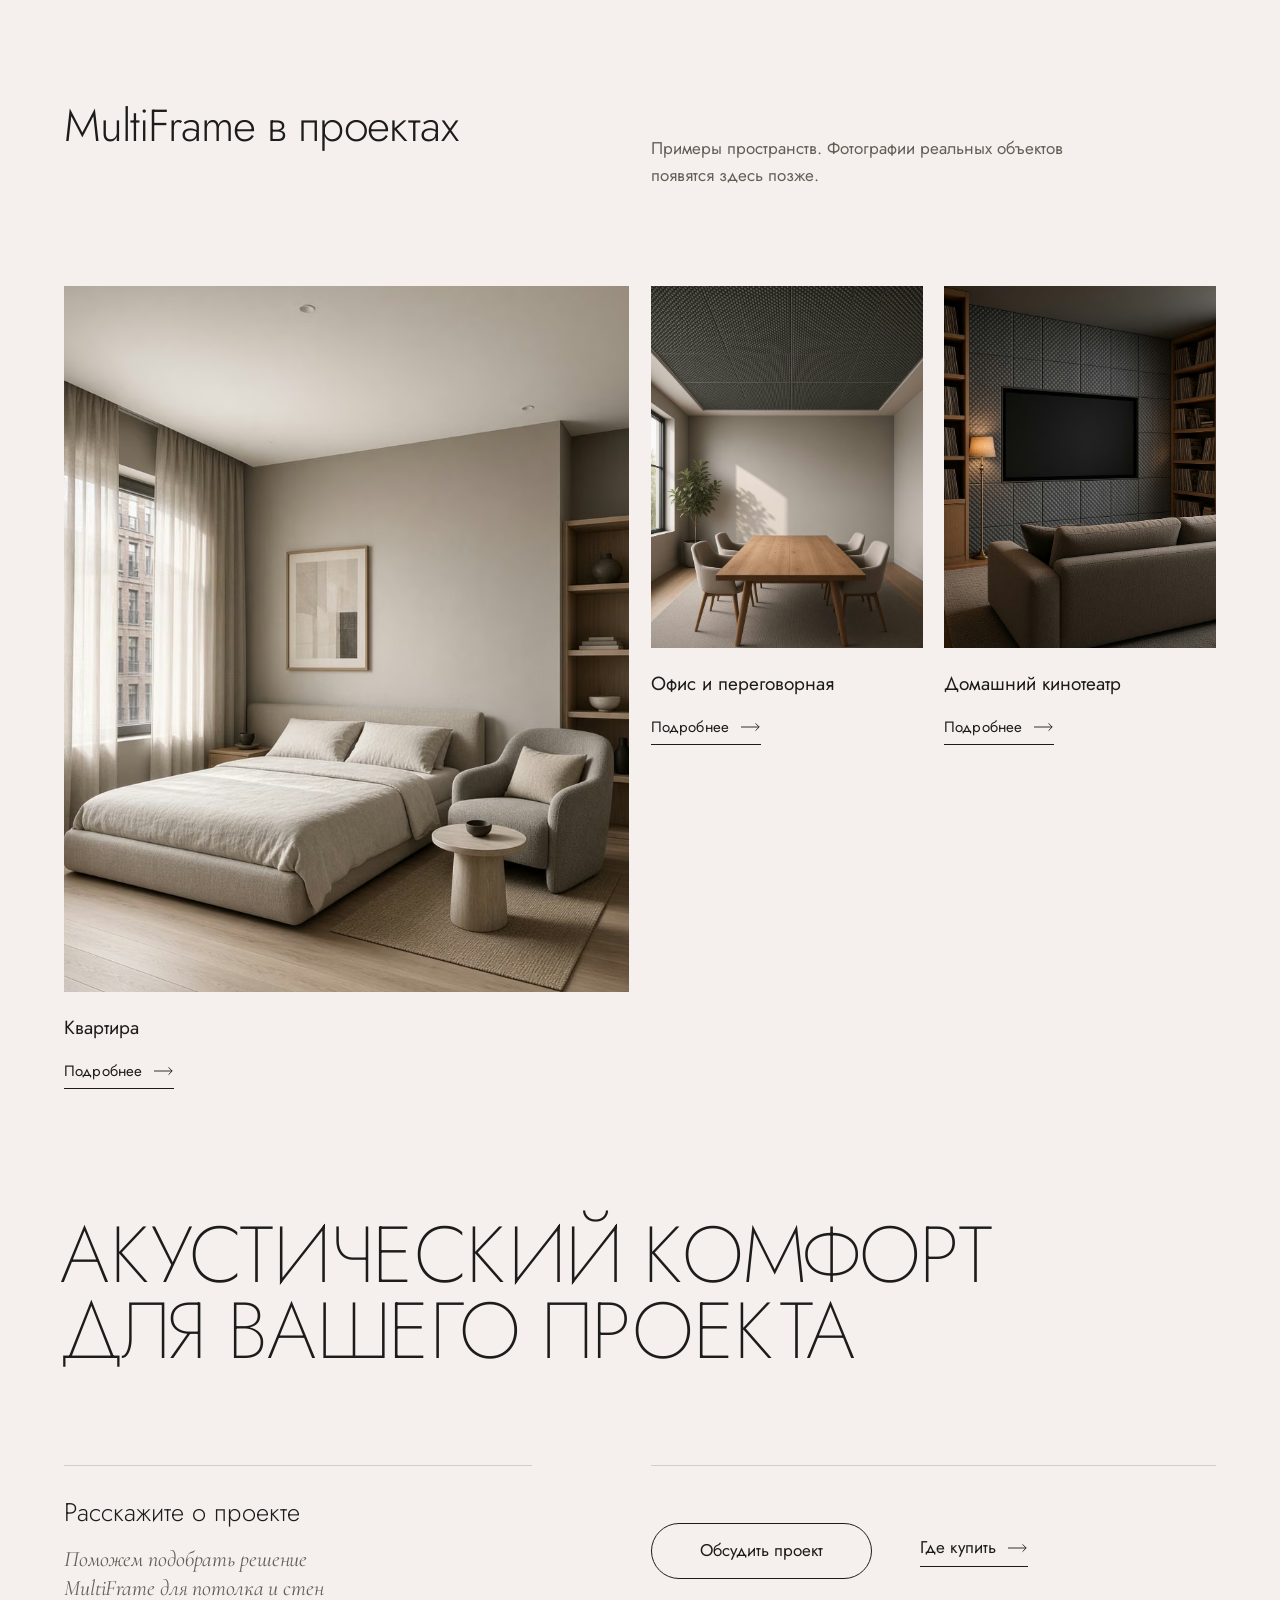
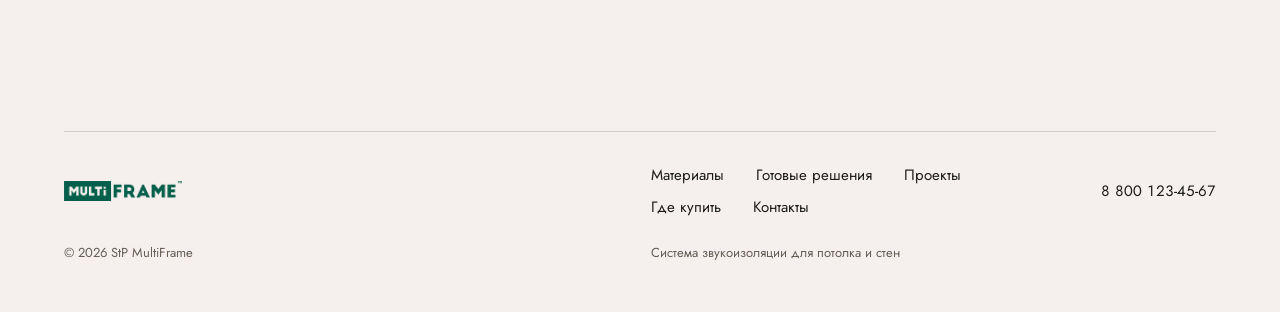
==== commit 9b7ddba9: "v3: новые фото (панели лицевой стороной наружу), строгая 12-колоночная сетка и шкала типографики" ====
--- a/site/v3/index.html
+++ b/site/v3/index.html
@@ -7,7 +7,6 @@
 <meta name="description" content="StP MultiFrame — безопасная система звукоизоляции, которую легко заложить в проект стен или потолка. Панели Wave и Flat.">
 <meta name="theme-color" content="#f5f0ed">
 <link rel="preload" href="assets/fonts/jost-cyrillic-200-normal.woff2" as="font" type="font/woff2" crossorigin>
-<link rel="preload" href="assets/img/hero.jpg" as="image">
 <link rel="stylesheet" href="assets/style.css">
 <script>document.documentElement.classList.add("js")</script>
 </head>
@@ -15,170 +14,149 @@
 <a class="skip" href="#main">Перейти к содержанию</a>
 
 <header class="bar" id="top">
-  <a class="bar__logo" href="#top" aria-label="StP MultiFrame — наверх"><img src="assets/img/logo.png" alt="MultiFrame" width="130" height="22"></a>
-  <nav class="bar__nav" id="nav" aria-label="Основное меню">
-    <a href="#materials">Материалы</a>
-    <a href="#solutions">Готовые решения</a>
-    <a href="#contact">Где купить</a>
-    <a href="#about">О компании</a>
-    <a href="#contact">Для дилеров</a>
-    <a href="#projects">Блог</a>
-    <a href="#contact">Контакты</a>
-  </nav>
-  <a class="bar__phone" href="tel:88001234567">8 800 123-45-67</a>
-  <button class="bar__menu" type="button" aria-expanded="false" aria-controls="nav"><span class="bar__menu-txt">Меню</span></button>
+  <div class="g bar__in">
+    <a class="bar__logo" href="#top" aria-label="StP MultiFrame — наверх"><img src="assets/img/logo.png" alt="MultiFrame" width="118" height="20"></a>
+    <nav class="bar__nav" id="nav" aria-label="Основное меню">
+      <a href="#materials">Материалы</a>
+      <a href="#solutions">Готовые решения</a>
+      <a href="#contact">Где купить</a>
+      <a href="#about">О компании</a>
+      <a href="#contact">Для дилеров</a>
+      <a href="#projects">Блог</a>
+      <a href="#contact">Контакты</a>
+    </nav>
+    <a class="bar__phone" href="tel:88001234567">8 800 123-45-67</a>
+    <button class="bar__menu" type="button" aria-expanded="false" aria-controls="nav">Меню</button>
+  </div>
 </header>
 
 <main id="main">
 
-<!-- Первый экран -->
-<section class="hero">
-  <h1 class="hero__title" aria-label="Искусство комфортной тишины">
-    <span class="ln ln--1"><span>Искусство</span></span>
-    <span class="ln ln--2"><span>комфортной</span></span>
-    <span class="ln ln--3"><span>тишины</span></span>
+<section class="g hero">
+  <h1 class="hero__title">
+    <span class="ln"><span>Искусство</span></span>
+    <span class="ln"><span>комфортной</span></span>
+    <span class="ln"><span>тишины</span></span>
   </h1>
   <figure class="hero__media">
-    <div class="hero__img"><img src="assets/img/hero.jpg" alt="Гостиная в разрезе: потолок и стены покрыты панелями StP MultiFrame" width="607" height="654"></div>
+    <div class="frame frame--hero"><picture><source type="image/avif" srcset="assets/img/hero-800.avif 800w, assets/img/hero-1400.avif 1400w" sizes="(max-width: 960px) 100vw, 50vw"><source type="image/webp" srcset="assets/img/hero-800.webp 800w, assets/img/hero-1400.webp 1400w" sizes="(max-width: 960px) 100vw, 50vw"><img src="assets/img/hero-1400.webp" alt="Светлый интерьер с травертином, потолок отделан панелями StP MultiFrame Wave лицевой стороной наружу" width="864" height="1152" fetchpriority="high"></picture></div>
+    <figcaption class="cap">Wave на потолке: открытая декоративная отделка</figcaption>
   </figure>
-  <a class="hero__down" href="#about" aria-label="Листать вниз">
-    <svg viewBox="0 0 44 22" aria-hidden="true"><path d="M1 1l21 19L43 1"/></svg>
-  </a>
+  <a class="hero__down" href="#about" aria-label="Листать вниз"><svg viewBox="0 0 10 22" aria-hidden="true"><path d="M5 0v20M1 16l4 4 4-4"/></svg></a>
 </section>
 
-<!-- Комфорт -->
-<section class="about" id="about">
-  <div class="g">
-    <h2 class="h2 about__h" data-r>Комфорт, интегрируемый в&nbsp;проект</h2>
-    <div class="about__lead" data-r>
-      <p class="serif">Свет, материалы и&nbsp;планировка задают характер интерьера, а&nbsp;звукоизоляция&nbsp;— его уют.</p>
-      <p class="about__sub">StP&nbsp;MultiFrame&nbsp;— безопасная система звукоизоляции, которую легко заложить в&nbsp;проект стен или потолка.</p>
-    </div>
+<section class="g sec about" id="about">
+  <h2 class="h2 sec__h" data-r>Комфорт, интегрируемый в&nbsp;проект</h2>
+  <div class="sec__lead" data-r>
+    <p class="serif">Свет, материалы и&nbsp;планировка задают характер интерьера, а&nbsp;звукоизоляция&nbsp;— его уют.</p>
+    <p class="sub">StP&nbsp;MultiFrame&nbsp;— безопасная система звукоизоляции, которую легко заложить в&nbsp;проект стен или потолка.</p>
   </div>
-  <div class="g about__body">
-    <dl class="facts">
-      <div class="fact" data-r><dt>Эффективная звукоизоляция</dt><dd>Защита от&nbsp;ударного и&nbsp;воздушного шума</dd></div>
-      <div class="fact" data-r><dt>Акустический комфорт</dt><dd>Гармония звуков и&nbsp;тишины в&nbsp;помещении</dd></div>
-      <div class="fact" data-r><dt>Простой и&nbsp;быстрый монтаж</dt><dd>С&nbsp;установкой справится один мастер. Монтаж одной панели&nbsp;— меньше минуты</dd></div>
-      <div class="fact" data-r><dt>Безопасность и&nbsp;экологичность</dt><dd>Экологически безопасный материал</dd></div>
-    </dl>
-    <figure class="about__media" data-r>
-      <img class="px" src="assets/img/cutaway.jpg" alt="Интерьер в разрезе со звукоизоляцией StP MultiFrame на стенах и потолке" width="956" height="814" loading="lazy">
-    </figure>
-  </div>
+  <figure class="about__media" data-r>
+    <div class="frame frame--wide"><picture><source type="image/avif" srcset="assets/img/comfort-800.avif 800w, assets/img/comfort-1400.avif 1400w, assets/img/comfort-2000.avif 2000w" sizes="(max-width: 960px) 100vw, 92vw"><source type="image/webp" srcset="assets/img/comfort-800.webp 800w, assets/img/comfort-1400.webp 1400w, assets/img/comfort-2000.webp 2000w" sizes="(max-width: 960px) 100vw, 92vw"><img class="px" src="assets/img/comfort-1400.webp" alt="Просторная гостиная-столовая с потолком из графитовых панелей StP MultiFrame" width="1280" height="720" loading="lazy" decoding="async"></picture></div>
+  </figure>
+  <dl class="facts">
+    <div class="fact" data-r><dt>Эффективная звукоизоляция</dt><dd>Защита от&nbsp;ударного и&nbsp;воздушного шума</dd></div>
+    <div class="fact" data-r><dt>Акустический комфорт</dt><dd>Гармония звуков и&nbsp;тишины в&nbsp;помещении</dd></div>
+    <div class="fact" data-r><dt>Простой и&nbsp;быстрый монтаж</dt><dd>С&nbsp;установкой справится один мастер. Монтаж одной панели&nbsp;— меньше минуты</dd></div>
+    <div class="fact" data-r><dt>Безопасность и&nbsp;экологичность</dt><dd>Экологически безопасный материал</dd></div>
+  </dl>
 </section>
 
-<!-- Материалы -->
-<section class="materials" id="materials">
-  <div class="g">
-    <h2 class="h2 materials__h" data-r>Одна система.<br>Два исполнения</h2>
-    <div class="materials__lead" data-r>
-      <p class="serif">Панели Wave и&nbsp;Flat одинаково эффективно поглощают шум и&nbsp;эхо в&nbsp;помещении.</p>
-      <p class="about__sub">Различаются они внешним покрытием.</p>
+<section class="g sec materials" id="materials">
+  <h2 class="h2 sec__h" data-r>Одна система. Два&nbsp;исполнения</h2>
+  <div class="sec__lead" data-r>
+    <p class="serif">Панели Wave и&nbsp;Flat одинаково эффективно поглощают шум и&nbsp;эхо в&nbsp;помещении.</p>
+    <p class="sub">Различаются они внешним покрытием.</p>
+  </div>
+  <article class="item item--wave" data-r>
+    <a class="frame frame--43 zoom" href="#contact" tabindex="-1" aria-hidden="true"><picture><source type="image/avif" srcset="assets/img/wave-800.avif 800w, assets/img/wave-1400.avif 1400w" sizes="(max-width: 960px) 100vw, 55vw"><source type="image/webp" srcset="assets/img/wave-800.webp 800w, assets/img/wave-1400.webp 1400w" sizes="(max-width: 960px) 100vw, 55vw"><img src="assets/img/wave-1400.webp" alt="" width="1152" height="864" loading="lazy" decoding="async"></picture></a>
+    <p class="cap">Спереди лицевая сторона. Сзади внутренняя, она крепится к&nbsp;перекрытию или стене.</p>
+    <div class="item__body">
+      <p class="item__brand">StP&nbsp;MultiFrame</p>
+      <h3 class="h3">Wave</h3>
+      <p class="item__text">Эффектная волнистая поверхность, которую можно оставить открытой как декоративную отделку.</p>
+      <a class="link" href="#contact">Подробнее<svg viewBox="0 0 22 10" aria-hidden="true"><path d="M0 5h20M16 1l4 4-4 4"/></svg></a>
     </div>
-  </div>
-  <div class="g pair">
-    <article class="item item--wave" data-r>
-      <a class="item__media zoom" href="#contact" tabindex="-1" aria-hidden="true"><img src="assets/img/wave.webp" alt="" width="1100" height="666" loading="lazy"></a>
-      <div class="item__body">
-        <h3 class="item__name"><span>StP&nbsp;MultiFrame</span> Wave</h3>
-        <p class="item__text">Эффектная волнистая поверхность, которую можно оставить открытой как декоративную отделку.</p>
-        <a class="link" href="#contact">Подробнее<svg viewBox="0 0 22 10" aria-hidden="true"><path d="M0 5h20M16 1l4 4-4 4"/></svg></a>
-      </div>
-    </article>
-    <article class="item item--flat" data-r>
-      <a class="item__media zoom" href="#contact" tabindex="-1" aria-hidden="true"><img src="assets/img/flat.webp" alt="" width="1100" height="668" loading="lazy"></a>
-      <div class="item__body">
-        <h3 class="item__name"><span>StP&nbsp;MultiFrame</span> Flat</h3>
-        <p class="item__text">Ровная поверхность позволяет удобно разместить проводку и&nbsp;дополнительные коммуникации прямо на&nbsp;панели.</p>
-        <a class="link" href="#contact">Подробнее<svg viewBox="0 0 22 10" aria-hidden="true"><path d="M0 5h20M16 1l4 4-4 4"/></svg></a>
-      </div>
-    </article>
-  </div>
+  </article>
+  <article class="item item--flat" data-r>
+    <a class="frame frame--34 zoom" href="#contact" tabindex="-1" aria-hidden="true"><picture><source type="image/avif" srcset="assets/img/flat-800.avif 800w, assets/img/flat-1400.avif 1400w" sizes="(max-width: 960px) 100vw, 40vw"><source type="image/webp" srcset="assets/img/flat-800.webp 800w, assets/img/flat-1400.webp 1400w" sizes="(max-width: 960px) 100vw, 40vw"><img src="assets/img/flat-1400.webp" alt="" width="864" height="1152" loading="lazy" decoding="async"></picture></a>
+    <p class="cap">Лицевая сторона ровная, под проводку и&nbsp;коммуникации.</p>
+    <div class="item__body">
+      <p class="item__brand">StP&nbsp;MultiFrame</p>
+      <h3 class="h3">Flat</h3>
+      <p class="item__text">Ровная поверхность позволяет удобно разместить проводку и&nbsp;дополнительные коммуникации прямо на&nbsp;панели.</p>
+      <a class="link" href="#contact">Подробнее<svg viewBox="0 0 22 10" aria-hidden="true"><path d="M0 5h20M16 1l4 4-4 4"/></svg></a>
+    </div>
+  </article>
 </section>
 
-<!-- Решения -->
-<section class="solutions" id="solutions">
-  <div class="g">
-    <h2 class="h2 solutions__h" data-r>Решение становится частью пространства</h2>
-    <p class="serif solutions__lead" data-r>Каркасные и&nbsp;бескаркасные системы звукоизоляции</p>
-  </div>
-  <article class="g sol sol--ceil">
-    <a class="sol__media zoom" href="#contact" tabindex="-1" aria-hidden="true" data-r><img class="px" src="assets/img/ceiling.jpg" alt="" width="950" height="450" loading="lazy"></a>
+<section class="g sec solutions" id="solutions">
+  <h2 class="h2 sec__h" data-r>Решение становится частью пространства</h2>
+  <div class="sec__lead" data-r><p class="serif">Каркасные и&nbsp;бескаркасные системы звукоизоляции</p></div>
+  <article class="sol sol--ceil">
+    <a class="frame frame--169 zoom" href="#contact" tabindex="-1" aria-hidden="true" data-r><picture><source type="image/avif" srcset="assets/img/ceiling-800.avif 800w, assets/img/ceiling-1400.avif 1400w, assets/img/ceiling-2000.avif 2000w" sizes="(max-width: 960px) 100vw, 64vw"><source type="image/webp" srcset="assets/img/ceiling-800.webp 800w, assets/img/ceiling-1400.webp 1400w, assets/img/ceiling-2000.webp 2000w" sizes="(max-width: 960px) 100vw, 64vw"><img class="px" src="assets/img/ceiling-1400.webp" alt="" width="1280" height="720" loading="lazy" decoding="async"></picture></a>
     <div class="sol__body" data-r>
-      <h3 class="sol__name">Потолок</h3>
+      <h3 class="h3">Потолок</h3>
       <p>Звукоизоляция перекрытия любого вида: бетон, дерево, газоблок и&nbsp;другие.</p>
       <a class="link" href="#contact">Подробнее<svg viewBox="0 0 22 10" aria-hidden="true"><path d="M0 5h20M16 1l4 4-4 4"/></svg></a>
     </div>
   </article>
-  <article class="g sol sol--wall">
+  <article class="sol sol--wall">
     <div class="sol__body" data-r>
-      <h3 class="sol__name">Стены</h3>
+      <h3 class="h3">Стены</h3>
       <p>Звукоизоляция стен из&nbsp;любого материала: бетон, дерево, газоблок и&nbsp;другие.</p>
       <a class="link" href="#contact">Подробнее<svg viewBox="0 0 22 10" aria-hidden="true"><path d="M0 5h20M16 1l4 4-4 4"/></svg></a>
     </div>
-    <a class="sol__media zoom" href="#contact" tabindex="-1" aria-hidden="true" data-r><img class="px" src="assets/img/walls.jpg" alt="" width="951" height="380" loading="lazy"></a>
+    <a class="frame frame--43 zoom" href="#contact" tabindex="-1" aria-hidden="true" data-r><picture><source type="image/avif" srcset="assets/img/walls-800.avif 800w, assets/img/walls-1400.avif 1400w" sizes="(max-width: 960px) 100vw, 64vw"><source type="image/webp" srcset="assets/img/walls-800.webp 800w, assets/img/walls-1400.webp 1400w" sizes="(max-width: 960px) 100vw, 64vw"><img class="px" src="assets/img/walls-1400.webp" alt="" width="1152" height="864" loading="lazy" decoding="async"></picture></a>
   </article>
 </section>
 
-<!-- Проекты -->
-<section class="projects" id="projects">
-  <div class="g projects__head">
-    <h2 class="h2 projects__h" data-r>MultiFrame в&nbsp;проектах</h2>
-    <p class="projects__note" data-r>Скоро здесь появятся фотографии реальных объектов.</p>
-  </div>
-  <div class="g strip">
-    <article class="proj proj--a" data-r>
-      <div class="proj__ph"><span>Фото</span></div>
-      <h3>Тип пространства</h3>
-      <a class="link" href="#contact">Подробнее<svg viewBox="0 0 22 10" aria-hidden="true"><path d="M0 5h20M16 1l4 4-4 4"/></svg></a>
-    </article>
-    <article class="proj proj--b" data-r>
-      <div class="proj__ph"><span>Фото</span></div>
-      <h3>Тип пространства</h3>
-      <a class="link" href="#contact">Подробнее<svg viewBox="0 0 22 10" aria-hidden="true"><path d="M0 5h20M16 1l4 4-4 4"/></svg></a>
-    </article>
-    <article class="proj proj--c" data-r>
-      <div class="proj__ph"><span>Фото</span></div>
-      <h3>Тип пространства</h3>
-      <a class="link" href="#contact">Подробнее<svg viewBox="0 0 22 10" aria-hidden="true"><path d="M0 5h20M16 1l4 4-4 4"/></svg></a>
-    </article>
-  </div>
+<section class="g sec projects" id="projects">
+  <h2 class="h2 sec__h" data-r>MultiFrame в&nbsp;проектах</h2>
+  <div class="sec__lead" data-r><p class="sub">Примеры пространств. Фотографии реальных объектов появятся здесь позже.</p></div>
+  <article class="proj proj--a" data-r>
+    <a class="frame frame--45 zoom" href="#contact" tabindex="-1" aria-hidden="true"><picture><source type="image/avif" srcset="assets/img/proj-apartment-800.avif 800w, assets/img/proj-apartment-1400.avif 1400w" sizes="(max-width: 960px) 100vw, 46vw"><source type="image/webp" srcset="assets/img/proj-apartment-800.webp 800w, assets/img/proj-apartment-1400.webp 1400w" sizes="(max-width: 960px) 100vw, 46vw"><img src="assets/img/proj-apartment-1400.webp" alt="" width="864" height="1152" loading="lazy" decoding="async"></picture></a>
+    <h3 class="proj__h">Квартира</h3>
+    <a class="link" href="#contact">Подробнее<svg viewBox="0 0 22 10" aria-hidden="true"><path d="M0 5h20M16 1l4 4-4 4"/></svg></a>
+  </article>
+  <article class="proj proj--b" data-r>
+    <a class="frame frame--34 zoom" href="#contact" tabindex="-1" aria-hidden="true"><picture><source type="image/avif" srcset="assets/img/proj-office-800.avif 800w, assets/img/proj-office-1400.avif 1400w" sizes="(max-width: 960px) 100vw, 23vw"><source type="image/webp" srcset="assets/img/proj-office-800.webp 800w, assets/img/proj-office-1400.webp 1400w" sizes="(max-width: 960px) 100vw, 23vw"><img src="assets/img/proj-office-1400.webp" alt="" width="864" height="1152" loading="lazy" decoding="async"></picture></a>
+    <h3 class="proj__h">Офис и&nbsp;переговорная</h3>
+    <a class="link" href="#contact">Подробнее<svg viewBox="0 0 22 10" aria-hidden="true"><path d="M0 5h20M16 1l4 4-4 4"/></svg></a>
+  </article>
+  <article class="proj proj--c" data-r>
+    <a class="frame frame--34 zoom" href="#contact" tabindex="-1" aria-hidden="true"><picture><source type="image/avif" srcset="assets/img/proj-cinema-800.avif 800w, assets/img/proj-cinema-1400.avif 1400w" sizes="(max-width: 960px) 100vw, 23vw"><source type="image/webp" srcset="assets/img/proj-cinema-800.webp 800w, assets/img/proj-cinema-1400.webp 1400w" sizes="(max-width: 960px) 100vw, 23vw"><img src="assets/img/proj-cinema-1400.webp" alt="" width="864" height="1152" loading="lazy" decoding="async"></picture></a>
+    <h3 class="proj__h">Домашний кинотеатр</h3>
+    <a class="link" href="#contact">Подробнее<svg viewBox="0 0 22 10" aria-hidden="true"><path d="M0 5h20M16 1l4 4-4 4"/></svg></a>
+  </article>
 </section>
 
-<!-- Контакт -->
-<section class="contact" id="contact">
-  <h2 class="contact__h" data-r>
-    <span class="cl cl--1">Акустический комфорт</span>
-    <span class="cl cl--2">для&nbsp;вашего проекта</span>
-  </h2>
-  <div class="g contact__row">
-    <div class="contact__text" data-r>
-      <p class="contact__big">Расскажите о&nbsp;проекте</p>
-      <p class="serif">Поможем подобрать решение MultiFrame для&nbsp;потолка и&nbsp;стен</p>
-    </div>
-    <div class="contact__actions" data-r>
-      <a class="btn" href="tel:88001234567">Обсудить проект</a>
-      <a class="link link--lg" href="#contact">Где купить<svg viewBox="0 0 22 10" aria-hidden="true"><path d="M0 5h20M16 1l4 4-4 4"/></svg></a>
-    </div>
+<section class="g sec contact" id="contact">
+  <h2 class="contact__h" data-r><span>Акустический комфорт</span> <span>для&nbsp;вашего проекта</span></h2>
+  <div class="contact__text" data-r>
+    <p class="contact__big">Расскажите о&nbsp;проекте</p>
+    <p class="serif">Поможем подобрать решение MultiFrame для&nbsp;потолка и&nbsp;стен</p>
+  </div>
+  <div class="contact__actions" data-r>
+    <a class="btn" href="tel:88001234567">Обсудить проект</a>
+    <a class="link link--lg" href="#contact">Где купить<svg viewBox="0 0 22 10" aria-hidden="true"><path d="M0 5h20M16 1l4 4-4 4"/></svg></a>
   </div>
 </section>
 
 </main>
 
-<footer class="foot">
-  <div class="g foot__row">
-    <a class="foot__logo" href="#top"><img src="assets/img/logo.png" alt="MultiFrame" width="130" height="22" loading="lazy"></a>
-    <nav class="foot__nav" aria-label="Нижнее меню">
-      <a href="#materials">Материалы</a>
-      <a href="#solutions">Готовые решения</a>
-      <a href="#projects">Проекты</a>
-      <a href="#contact">Где купить</a>
-      <a href="#contact">Контакты</a>
-    </nav>
-    <a class="foot__phone" href="tel:88001234567">8 800 123-45-67</a>
-  </div>
-  <p class="g foot__copy"><span>© 2026 StP&nbsp;MultiFrame</span><span>Система звукоизоляции для&nbsp;потолка и&nbsp;стен</span></p>
+<footer class="g foot">
+  <a class="foot__logo" href="#top"><img src="assets/img/logo.png" alt="MultiFrame" width="118" height="20" loading="lazy"></a>
+  <nav class="foot__nav" aria-label="Нижнее меню">
+    <a href="#materials">Материалы</a>
+    <a href="#solutions">Готовые решения</a>
+    <a href="#projects">Проекты</a>
+    <a href="#contact">Где купить</a>
+    <a href="#contact">Контакты</a>
+  </nav>
+  <a class="foot__phone" href="tel:88001234567">8 800 123-45-67</a>
+  <p class="foot__copy">© 2026 StP&nbsp;MultiFrame</p>
+  <p class="foot__note">Система звукоизоляции для&nbsp;потолка и&nbsp;стен</p>
 </footer>
 
 <script src="assets/main.js" defer></script>
--- a/site/v3/assets/style.css
+++ b/site/v3/assets/style.css
@@ -11,163 +11,158 @@
 @font-face{font-family:"Cormorant";font-weight:400;font-style:italic;font-display:swap;src:url(fonts/cormorant-garamond-cyrillic-400-italic.woff2) format("woff2");unicode-range:U+0301,U+0400-045F,U+0490-0491,U+04B0-04B1,U+2116}
 @font-face{font-family:"Cormorant";font-weight:400;font-style:italic;font-display:swap;src:url(fonts/cormorant-garamond-latin-400-italic.woff2) format("woff2");unicode-range:U+0000-00FF,U+2000-206F,U+20AC,U+2122,U+2190-2199}
 
+
 :root{
-  --bg:#f5f0ed; --well:#ece5df; --ink:#1d1c1a; --muted:#68615a; --line:rgba(29,28,26,.15);
+  --bg:#f5f0ed; --well:#ebe5df; --ink:#1d1c1a; --muted:#655e57; --line:rgba(29,28,26,.16);
   --green:#02634f;
-  --m:clamp(20px,4.2vw,64px); --gap:clamp(14px,1.7vw,28px);
+  --m:clamp(20px,5vw,96px); --gap:clamp(16px,1.67vw,32px);
+  --s1:8px; --s2:16px; --s3:24px; --s4:32px; --s5:48px; --s6:64px; --s7:96px; --s8:clamp(96px,10vw,176px);
   --out:cubic-bezier(.16,1,.3,1); --io:cubic-bezier(.33,0,.15,1);
   --sans:"Jost",system-ui,sans-serif; --serif:"Cormorant",Georgia,serif;
+  /* шкала */
+  --t-display:clamp(2.75rem,6.2vw,7rem);
+  --t-h2:clamp(2.125rem,3.5vw,3.75rem);
+  --t-h3:clamp(2rem,3vw,3.25rem);
+  --t-lead:clamp(1.375rem,1.6vw,1.875rem);
+  --t-body:1.0625rem; --t-small:.9375rem; --t-cap:.8125rem;
 }
 *,*::before,*::after{box-sizing:border-box}
 html{-webkit-text-size-adjust:100%;scroll-behavior:smooth;scrollbar-color:#c9bfb6 var(--bg);scrollbar-width:thin}
-body{margin:0;background:var(--bg);color:var(--ink);font:400 17px/1.6 var(--sans);-webkit-font-smoothing:antialiased;text-rendering:optimizeLegibility;caret-color:var(--green);overflow-x:hidden}
-::selection{background:var(--green);color:#f5f0ed}
+body{margin:0;background:var(--bg);color:var(--ink);font:400 var(--t-body)/1.6 var(--sans);-webkit-font-smoothing:antialiased;text-rendering:optimizeLegibility;caret-color:var(--green);overflow-x:hidden}
+::selection{background:var(--green);color:var(--bg)}
 img{display:block;max-width:100%;height:auto}
+picture{display:contents}
 a{color:inherit;text-decoration:none}
 h1,h2,h3,p,dl,dd,figure{margin:0}
 :focus-visible{outline:1px solid var(--green);outline-offset:4px}
 .skip{position:absolute;left:-999px;top:8px;background:var(--ink);color:var(--bg);padding:8px 14px;z-index:99}
 .skip:focus{left:8px}
 
-.g{display:grid;grid-template-columns:repeat(12,minmax(0,1fr));column-gap:var(--gap);padding:0 var(--m)}
-.h2{font-weight:300;font-size:clamp(2.1rem,4.3vw,4.1rem);line-height:1.04;letter-spacing:-.025em;text-wrap:balance}
-.serif{font-family:var(--serif);font-style:italic;font-weight:300;font-size:clamp(1.45rem,2vw,1.9rem);line-height:1.3;letter-spacing:-.005em;text-wrap:pretty}
-.about__sub{margin-top:1.1em;color:var(--muted);max-width:40ch;text-wrap:pretty}
+/* сетка: 12 колонок, левая колонка текста 1–6, правая всегда с 7-й */
+.g{display:grid;grid-template-columns:repeat(12,minmax(0,1fr));column-gap:var(--gap);padding-inline:var(--m)}
+
+/* типографика */
+.h2{grid-column:1/7;font-weight:300;font-size:var(--t-h2);line-height:1.08;letter-spacing:-.022em;text-wrap:balance}
+.h3{font-weight:200;font-size:var(--t-h3);line-height:1;letter-spacing:-.03em;margin-left:-.04em}
+.serif{font-family:var(--serif);font-style:italic;font-weight:400;font-size:var(--t-lead);line-height:1.32;letter-spacing:-.005em;text-wrap:pretty;max-width:30ch}
+.sub{margin-top:var(--s3);color:var(--muted);max-width:42ch;text-wrap:pretty}
+.cap{margin-top:var(--s2);font-size:var(--t-cap);line-height:1.4;color:var(--muted);letter-spacing:.01em}
+
+/* секции */
+.sec{padding-top:var(--s8);row-gap:0}
+.sec__h{grid-column:1/7}
+.sec__lead{grid-column:7/12;padding-top:.55em}
+
+/* кадры */
+.frame{display:block;position:relative;overflow:hidden;background:var(--well)}
+.frame img{width:100%;height:100%;object-fit:cover}
+.frame--hero{aspect-ratio:4/5}
+.frame--wide{aspect-ratio:16/8}
+.frame--169{aspect-ratio:16/9}
+.frame--43{aspect-ratio:4/3}
+.frame--34{aspect-ratio:3/4}
+.frame--45{aspect-ratio:4/5}
+.frame .px{position:absolute;left:0;top:-6%;width:100%;height:112%}
+.zoom img{transition:transform 1.4s var(--out)}
+.zoom:hover img:not(.px){transform:scale(1.035)}
 
 /* ссылки и кнопка */
-.link{display:inline-flex;align-items:center;gap:.7em;font-size:.95rem;letter-spacing:.01em;padding-bottom:4px;background:linear-gradient(currentColor,currentColor) 0 100%/100% 1px no-repeat;transition:color .4s,background-size .6s var(--out)}
+.link{display:inline-flex;align-items:center;gap:12px;font-size:var(--t-small);letter-spacing:.01em;padding-bottom:6px;background:linear-gradient(currentColor,currentColor) 0 100%/100% 1px no-repeat;transition:color .4s}
 .link svg{width:20px;height:10px;fill:none;stroke:currentColor;stroke-width:1;transition:transform .6s var(--out)}
 .link:hover{color:var(--green)}
 .link:hover svg{transform:translateX(5px)}
-.link--lg{font-size:1.15rem}
-.btn{display:inline-flex;align-items:center;justify-content:center;min-height:58px;padding:0 38px;border:1px solid var(--ink);border-radius:999px;font-size:1.05rem;letter-spacing:.01em;transition:background .5s var(--out),color .5s,border-color .5s}
+.link--lg{font-size:var(--t-body)}
+.btn{display:inline-flex;align-items:center;justify-content:center;min-height:56px;padding:0 var(--s5);border:1px solid var(--ink);border-radius:999px;font-size:var(--t-body);transition:background .5s var(--out),color .5s,border-color .5s}
 .btn:hover{background:var(--green);border-color:var(--green);color:var(--bg)}
 
 /* шапка */
-.bar{position:fixed;inset:0 0 auto;z-index:20;display:flex;align-items:center;gap:32px;height:76px;padding:0 var(--m);transition:background .5s,box-shadow .5s,transform .6s var(--out)}
-.bar.is-solid{background:rgba(245,240,237,.96);box-shadow:0 1px 0 var(--line)}
+.bar{position:fixed;inset:0 0 auto;z-index:20;transition:background .5s,box-shadow .5s,transform .6s var(--out)}
+.bar__in{height:80px;align-items:center}
+.bar.is-solid{background:rgba(245,240,237,.97);box-shadow:0 1px 0 var(--line)}
 .bar.is-hidden{transform:translateY(-100%)}
+.bar__logo{grid-column:1/4;justify-self:start}
 .bar__logo img{width:118px}
-.bar__nav{display:flex;gap:clamp(16px,2vw,30px);margin-left:auto;font-size:.9rem}
-.bar__nav a{position:relative;padding:4px 0}
+.bar__nav{grid-column:4/11;display:flex;justify-content:flex-end;gap:clamp(18px,2vw,36px);font-size:var(--t-small)}
+.bar__nav a{position:relative;padding:4px 0;white-space:nowrap}
 .bar__nav a::after{content:"";position:absolute;left:0;right:0;bottom:0;height:1px;background:var(--green);transform:scaleX(0);transform-origin:right;transition:transform .5s var(--out)}
 .bar__nav a:hover::after{transform:scaleX(1);transform-origin:left}
-.bar__phone{font-size:.9rem;font-variant-numeric:tabular-nums;white-space:nowrap;margin-left:clamp(8px,2vw,40px)}
+.bar__phone{grid-column:11/13;justify-self:end;font-size:var(--t-small);font-variant-numeric:tabular-nums;white-space:nowrap}
 .bar__menu{display:none}
 
-/* первый экран */
-.hero{position:relative;min-height:max(100svh,700px);padding:0 var(--m)}
-.hero__title{position:relative;z-index:2;padding-top:clamp(150px,22vh,230px);font-weight:200;text-transform:uppercase;font-size:clamp(3rem,7.3vw,7rem);line-height:.98;letter-spacing:-.035em}
-.ln{display:block;overflow:hidden;padding-bottom:.06em}
+/* первый экран: заголовок 1–6, кадр 7–12 до края */
+.hero{min-height:max(100svh,720px);padding-top:120px;padding-bottom:var(--s5);align-items:end;row-gap:0}
+.hero__title{grid-column:1/7;grid-row:1;align-self:end;font-weight:200;text-transform:uppercase;font-size:var(--t-display);line-height:.96;letter-spacing:-.03em;margin-left:-.05em;padding-bottom:var(--s7)}
+.ln{display:block;overflow:hidden;padding-bottom:.04em}
 .ln>span{display:inline-block}
-.ln--2{padding-left:calc((100vw - 2*var(--m)) / 12 * 1.2)}
-.ln--3{padding-left:calc((100vw - 2*var(--m)) / 12 * 2.4)}
-.hero__media{position:absolute;top:92px;right:0;width:50vw;height:calc(100% - 132px);overflow:hidden}
-.hero__img{height:100%}
-.hero__img img{width:100%;height:100%;object-fit:cover;object-position:left bottom}
-.hero__down{position:absolute;left:var(--m);bottom:56px;display:grid;place-items:center;width:58px;height:58px;border:1px solid var(--line);border-radius:50%;transition:border-color .4s}
-.hero__down svg{width:20px;height:10px;fill:none;stroke:var(--ink);stroke-width:1.2;animation:nudge 2.6s var(--io) infinite}
+.hero__media{grid-column:7/-1;grid-row:1;margin-right:calc(-1 * var(--m))}
+.hero__media .cap{padding-right:var(--m)}
+.frame--hero{max-height:calc(100svh - 190px);aspect-ratio:auto;height:calc(100svh - 190px);min-height:560px}
+.hero__down{grid-column:1/2;grid-row:1;align-self:end;justify-self:start;display:grid;place-items:center;width:48px;height:48px;margin-bottom:calc(var(--s2) + 1.1em);border:1px solid var(--line);border-radius:50%;transition:border-color .4s}
+.hero__down svg{width:10px;height:20px;fill:none;stroke:var(--ink);stroke-width:1;animation:nudge 2.6s var(--io) infinite}
 .hero__down:hover{border-color:var(--green)}
 @keyframes nudge{0%,100%{transform:translateY(-2px)}50%{transform:translateY(3px)}}
 
 /* комфорт */
-.about{padding-top:clamp(90px,10vw,160px)}
-.about__h{grid-column:1/8}
-.about__lead{grid-column:8/13;align-self:end;padding-bottom:.4em}
-.about__body{margin-top:clamp(64px,8vw,120px);align-items:end}
-.facts{grid-column:1/5;align-self:center}
-.fact{padding:22px 0 24px;border-top:1px solid var(--line)}
-.fact:last-child{border-bottom:1px solid var(--line)}
-.fact dt{font-size:1.15rem;line-height:1.3;margin-bottom:.35em}
-.fact dd{color:var(--muted);font-size:.98rem;line-height:1.5;max-width:34ch}
-.about__media{grid-column:5/-1;margin-right:calc(-1 * var(--m));overflow:hidden}
-
-/* материалы */
-.materials{padding-top:clamp(120px,15vw,240px)}
-.materials__h{grid-column:1/7}
-.materials__lead{grid-column:8/13;align-self:end}
-.pair{margin-top:clamp(56px,7vw,110px);align-items:start}
+.about__media{grid-column:1/-1;margin-top:var(--s7)}
+.facts{grid-column:1/-1;display:grid;grid-template-columns:subgrid;margin-top:var(--s5)}
+.fact{grid-column:span 3;padding-top:var(--s3);border-top:1px solid var(--line);padding-right:var(--s3)}
+.fact dt{font-size:1.1875rem;line-height:1.3;margin-bottom:var(--s1);text-wrap:balance}
+.fact dd{color:var(--muted);font-size:var(--t-small);line-height:1.55;max-width:30ch;text-wrap:pretty}
+
+/* материалы: Wave 1–7, Flat 8–12, верхние края на одной линии */
+.item{margin-top:var(--s7)}
 .item--wave{grid-column:1/8}
-.item--flat{grid-column:9/13;margin-top:clamp(120px,17vw,280px)}
-.item__media{display:block;background:var(--well);aspect-ratio:5/4;overflow:hidden;padding:7%}
-.item--flat .item__media{aspect-ratio:4/5;padding:12% 6%}
-.item__media img{width:100%;height:100%;object-fit:contain}
-.item__body{display:grid;grid-template-columns:auto 1fr;column-gap:var(--gap);margin-top:26px}
-.item__name{grid-row:1/4;font-weight:200;font-size:clamp(3rem,6.2vw,6rem);line-height:.86;letter-spacing:-.04em;padding-right:.15em}
-.item__name span{display:block;font-weight:400;font-size:.95rem;letter-spacing:.01em;line-height:1.4;margin-bottom:.6em;color:var(--muted)}
-.item__text{max-width:34ch;padding-top:2.1em;text-wrap:pretty}
-.item .link{justify-self:start;margin-top:20px}
-.item--flat .item__body{grid-template-columns:1fr}
-.item--flat .item__name{grid-row:auto}
-.item--flat .item__text{padding-top:14px}
-
-.zoom img{transition:transform 1.4s var(--out)}
-.zoom:hover img{transform:scale(1.04)}
-.zoom .px{transition:none}
-
-/* решения */
-.solutions{padding-top:clamp(120px,15vw,240px)}
-.solutions__h{grid-column:1/9}
-.solutions__lead{grid-column:1/7;margin-top:22px;color:var(--muted)}
-.sol{margin-top:clamp(56px,7vw,110px);align-items:end}
-.sol__media{display:block;overflow:hidden;background:var(--well)}
-.sol__media img{width:100%;height:118%;object-fit:cover}
-.sol--ceil .sol__media{grid-column:1/9;margin-left:calc(-1 * var(--m));aspect-ratio:2/1}
+.item--flat{grid-column:8/13}
+.item__body{margin-top:var(--s4);display:grid;grid-template-columns:minmax(0,1fr);justify-items:start}
+.item__brand{font-size:var(--t-cap);color:var(--muted);letter-spacing:.01em;margin-bottom:var(--s2)}
+.item__text{margin-top:var(--s3);max-width:36ch;text-wrap:pretty}
+.item .link{margin-top:var(--s3)}
+
+/* решения: кадр 8 колонок, текст 3 колонки по нижнему краю */
+.sol{grid-column:1/-1;display:grid;grid-template-columns:subgrid;align-items:end;margin-top:var(--s7)}
+.sol--ceil .frame{grid-column:1/9}
 .sol--ceil .sol__body{grid-column:10/13}
-.sol--wall .sol__body{grid-column:1/5;grid-row:1}
-.sol--wall .sol__media{grid-column:6/-1;margin-right:calc(-1 * var(--m));aspect-ratio:3/2}
-.sol--wall .sol__media img{filter:saturate(.85)}
-.sol__name{font-weight:200;font-size:clamp(2.6rem,4.6vw,4.4rem);line-height:1;letter-spacing:-.035em;margin-bottom:.45em}
-.sol__body p{max-width:30ch;color:var(--muted);margin-bottom:26px;text-wrap:pretty}
-
-/* проекты */
-.projects{padding-top:clamp(120px,15vw,240px)}
-.projects__h{grid-column:1/8}
-.projects__note{grid-column:9/13;align-self:end;color:var(--muted);font-size:.95rem;max-width:30ch}
-.strip{margin-top:clamp(48px,6vw,90px);align-items:start}
-.proj h3{font-weight:400;font-size:1.15rem;margin:20px 0 10px}
-.proj__ph{position:relative;display:grid;place-items:center;background:var(--well);overflow:hidden}
-.proj__ph::before{content:"";position:absolute;inset:14px;border:1px solid rgba(29,28,26,.08)}
-.proj__ph span{font-family:var(--serif);font-style:italic;font-size:1.3rem;color:#8b8279}
-.proj--a{grid-column:1/5}.proj--a .proj__ph{aspect-ratio:4/5}
-.proj--b{grid-column:6/10;margin-top:clamp(80px,11vw,180px)}.proj--b .proj__ph{aspect-ratio:1/1}
-.proj--c{grid-column:10/13;margin-top:clamp(30px,4vw,60px)}.proj--c .proj__ph{aspect-ratio:3/4}
+.sol--wall .sol__body{grid-column:1/4;grid-row:1}
+.sol--wall .frame{grid-column:5/13;grid-row:1}
+.sol__body p{margin:var(--s3) 0;color:var(--muted);max-width:30ch;text-wrap:pretty}
+
+/* проекты: 6 + 3 + 3, верх на одной линии */
+.proj{margin-top:var(--s7)}
+.proj--a{grid-column:1/7}
+.proj--b{grid-column:7/10}
+.proj--c{grid-column:10/13}
+.proj__h{font-weight:400;font-size:1.1875rem;line-height:1.3;margin:var(--s3) 0 var(--s2)}
 
 /* контакт */
-.contact{padding:clamp(140px,17vw,260px) 0 clamp(90px,10vw,150px)}
-.contact__h{padding:0 var(--m);font-weight:200;text-transform:uppercase;font-size:clamp(2.4rem,5.6vw,5.6rem);line-height:1;letter-spacing:-.035em}
-.cl{display:block}
-.cl--2{padding-left:calc((100vw - 2*var(--m)) / 12 * 3)}
-.contact__row{margin-top:clamp(56px,6vw,90px);padding-top:40px;position:relative;align-items:start}
-.contact__row::before{content:"";position:absolute;top:0;left:var(--m);right:var(--m);height:1px;background:var(--line)}
-.contact__text{grid-column:1/6}
-.contact__big{font-size:clamp(1.5rem,2.2vw,2rem);font-weight:300;line-height:1.2;margin-bottom:.4em}
-.contact__text .serif{color:var(--muted);max-width:26ch}
-.contact__actions{grid-column:8/13;display:flex;align-items:center;gap:40px;flex-wrap:wrap;justify-content:flex-end}
+.contact{padding-bottom:var(--s8);row-gap:0}
+.contact__h{grid-column:1/-1;font-weight:200;text-transform:uppercase;font-size:var(--t-display);line-height:.96;letter-spacing:-.03em;margin-left:-.05em;text-wrap:balance}
+.contact__h span{display:block}
+.contact__text{grid-column:1/6;margin-top:var(--s7);padding-top:var(--s4);border-top:1px solid var(--line)}
+.contact__big{font-size:clamp(1.5rem,2vw,2rem);font-weight:300;line-height:1.2;margin-bottom:var(--s2)}
+.contact__text .serif{color:var(--muted)}
+.contact__actions{grid-column:7/13;margin-top:var(--s7);padding-top:var(--s4);border-top:1px solid var(--line);display:flex;align-items:center;gap:var(--s5);flex-wrap:wrap}
 
 /* подвал */
-.foot{padding-bottom:36px}
-.foot__row{padding-top:34px;padding-bottom:34px;align-items:center;position:relative}
-.foot__row::before{content:"";position:absolute;top:0;left:var(--m);right:var(--m);height:1px;background:var(--line)}
-.foot__logo{grid-column:1/4}.foot__logo img{width:118px}
-.foot__nav{grid-column:4/10;display:flex;flex-wrap:wrap;gap:8px 28px;font-size:.9rem}
+.foot{padding-top:var(--s4);padding-bottom:var(--s5);row-gap:var(--s3);align-items:center;position:relative}
+.foot::before{content:"";position:absolute;top:0;left:var(--m);right:var(--m);height:1px;background:var(--line)}
+.foot__logo{grid-column:1/7}.foot__logo img{width:118px}
+.foot__nav{grid-column:7/11;display:flex;flex-wrap:wrap;gap:var(--s1) var(--s4);font-size:var(--t-small)}
 .foot__nav a:hover,.foot__phone:hover,.bar__phone:hover{color:var(--green)}
-.foot__phone{grid-column:10/13;justify-self:end;font-size:.9rem;font-variant-numeric:tabular-nums}
-.foot__copy{font-size:.82rem;color:var(--muted)}
-.foot__copy span:first-child{grid-column:1/4}.foot__copy span:last-child{grid-column:4/13}
-
-/* движение */
+.foot__phone{grid-column:11/13;justify-self:end;font-size:var(--t-small);font-variant-numeric:tabular-nums;white-space:nowrap}
+.foot__copy,.foot__note{font-size:var(--t-cap);color:var(--muted)}
+.foot__copy{grid-column:1/7}.foot__note{grid-column:7/13}
+
+/* движение: одно появление первого экрана, дальше тихо */
 .js body.is-loading .ln>span{transform:translateY(108%)}
 .ln>span{transition:transform 1.3s var(--out)}
-.ln--2>span{transition-delay:.12s}.ln--3>span{transition-delay:.24s}
-.js body.is-loading .hero__media{clip-path:inset(0 0 100% 0)}
-.hero__media{clip-path:inset(0);transition:clip-path 1.6s var(--io) .1s}
-.js body.is-loading .hero__img img{transform:scale(1.12)}
-.hero__img img{transition:transform 2.4s var(--out) .1s}
-.js [data-r]{opacity:0;transform:translateY(18px);transition:opacity 1.1s var(--out),transform 1.1s var(--out)}
+.ln:nth-child(2)>span{transition-delay:.1s}.ln:nth-child(3)>span{transition-delay:.2s}
+.js body.is-loading .frame--hero{clip-path:inset(100% 0 0 0)}
+.frame--hero{clip-path:inset(0);transition:clip-path 1.6s var(--io) .1s}
+.js body.is-loading .frame--hero img{transform:scale(1.1)}
+.frame--hero img{transition:transform 2.4s var(--out) .1s}
+.js [data-r]{opacity:0;transform:translateY(16px);transition:opacity 1s var(--out),transform 1s var(--out)}
 .js [data-r].in{opacity:1;transform:none}
 .js .fact[data-r]:nth-child(2){transition-delay:.08s}.js .fact[data-r]:nth-child(3){transition-delay:.16s}.js .fact[data-r]:nth-child(4){transition-delay:.24s}
-.px{will-change:transform}
 
 @media (prefers-reduced-motion:reduce){
   *,*::before,*::after{transition:none!important;animation:none!important}
@@ -175,47 +170,44 @@
   html{scroll-behavior:auto}
 }
 
-/* планшет и телефон */
+@media (max-width:1240px){
+  .bar__nav{gap:18px}
+}
 @media (max-width:1100px){
-  .bar__nav{gap:14px;font-size:.84rem}
+  .sec__lead{grid-column:7/13}
+  .fact{grid-column:span 6;margin-bottom:var(--s4)}
+  .sol--ceil .frame{grid-column:1/8}.sol--ceil .sol__body{grid-column:9/13}
+  .sol--wall .sol__body{grid-column:1/5}.sol--wall .frame{grid-column:6/13}
 }
 @media (max-width:960px){
-  body{font-size:16px}
-  .bar{height:64px}
-  .bar__nav{position:fixed;inset:0;flex-direction:column;justify-content:center;gap:6px;margin:0;padding:0 var(--m);background:var(--bg);font-size:1.9rem;font-weight:300;opacity:0;visibility:hidden;transition:opacity .5s,visibility .5s}
-  .bar__nav a{padding:6px 0;align-self:flex-start}
+  :root{--t-body:1rem}
+  .g{grid-template-columns:repeat(6,minmax(0,1fr))}
+  .g>*,.sol>*{grid-column:1/-1!important;grid-row:auto!important}
+  .bar__in{height:64px}
+  .bar__logo{grid-column:1/3!important}
+  .bar__phone{grid-column:3/6!important;justify-self:end;position:relative;z-index:2}
+  .bar__menu{display:block;grid-column:6/7!important;justify-self:end;position:relative;z-index:2;background:none;border:0;padding:6px 0;font:inherit;font-size:var(--t-small);color:var(--ink);cursor:pointer;border-bottom:1px solid var(--ink)}
+  .bar__logo{position:relative;z-index:2}
+  .bar__nav{position:fixed;inset:0;flex-direction:column;justify-content:center;gap:var(--s1);padding:0 var(--m);background:var(--bg);font-size:1.75rem;font-weight:300;opacity:0;visibility:hidden;transition:opacity .5s,visibility .5s}
+  .bar__nav a{align-self:flex-start}
   .bar.is-open .bar__nav{opacity:1;visibility:visible}
-  .bar.is-open{background:var(--bg)}
-  .bar__phone{margin-left:auto;position:relative;z-index:2}
-  .bar__logo{position:relative;z-index:2}
-  .bar__menu{display:block;position:relative;z-index:2;background:none;border:0;padding:8px 0;font:inherit;font-size:.9rem;color:var(--ink);cursor:pointer;border-bottom:1px solid var(--ink)}
-  .g{grid-template-columns:1fr}
-  .g>*{grid-column:1/-1!important}
-  .hero{min-height:auto;padding-bottom:40px}
-  .hero__title{padding-top:120px;font-size:clamp(2.5rem,11.6vw,4.6rem)}
-  .ln--2{padding-left:8vw}.ln--3{padding-left:16vw}
-  .hero__media{position:relative;top:auto;width:auto;height:auto;margin:36px calc(-1 * var(--m)) 0 18vw;aspect-ratio:607/654}
-  .hero__down{position:static;margin-top:28px}
-  .about__lead,.materials__lead{margin-top:28px}
-  .about__media{margin:48px calc(-1 * var(--m)) 0}
-  .facts{margin-top:8px}
-  .item--flat{margin-top:80px}
-  .item--flat .item__media{aspect-ratio:5/4;padding:7%}
-  .item__body{grid-template-columns:1fr}
-  .item__name{grid-row:auto}
-  .item__text{padding-top:14px}
-  .sol--ceil .sol__media{margin-left:calc(-1 * var(--m))!important}
-  .sol .sol__media{margin-right:calc(-1 * var(--m))}
-  .sol__body{margin-top:26px}
-  .sol--wall .sol__body{grid-row:2}
-  .projects__note{margin-top:16px}
-  .strip{row-gap:56px}
-  .proj--b,.proj--c{margin-top:0}
-  .proj--b{margin-left:20%}.proj--c{margin-right:20%}
-  .cl--2{padding-left:12vw}
-  .contact__h{font-size:clamp(2rem,9.6vw,4rem)}
-  .contact__actions{justify-content:flex-start;margin-top:36px;gap:28px}
-  .foot__row{row-gap:24px}
+  .hero{min-height:auto;padding-top:112px;padding-bottom:0}
+  .hero__title{padding-bottom:0;font-size:clamp(2.6rem,12vw,4.5rem)}
+  .hero__media{margin:var(--s5) calc(-1 * var(--m)) 0}
+  .hero__media .cap{padding-inline:var(--m)}
+  .frame--hero{height:auto;max-height:none;min-height:0;aspect-ratio:4/5}
+  .hero__down{display:none}
+  .sec__lead{padding-top:0;margin-top:var(--s3)}
+  .about__media{margin-top:var(--s5);margin-inline:calc(-1 * var(--m))}
+  .facts{display:block;margin-top:var(--s4)}
+  .fact{margin:0;padding:var(--s3) 0}
+  .item,.proj{margin-top:var(--s6)}
+  .sol{display:block;margin-top:var(--s6)}
+  .sol .frame{margin-inline:calc(-1 * var(--m))}
+  .sol__body{margin-top:var(--s3)}
+  .sol--wall{display:flex;flex-direction:column-reverse;align-items:stretch}
+  .contact__h{font-size:clamp(2rem,9.4vw,3.5rem)}
+  .contact__actions{margin-top:var(--s4);border-top:0;padding-top:0}
+  .contact__text{margin-top:var(--s6)}
   .foot__phone{justify-self:start}
-  .foot__copy{row-gap:4px}
-}
+}
